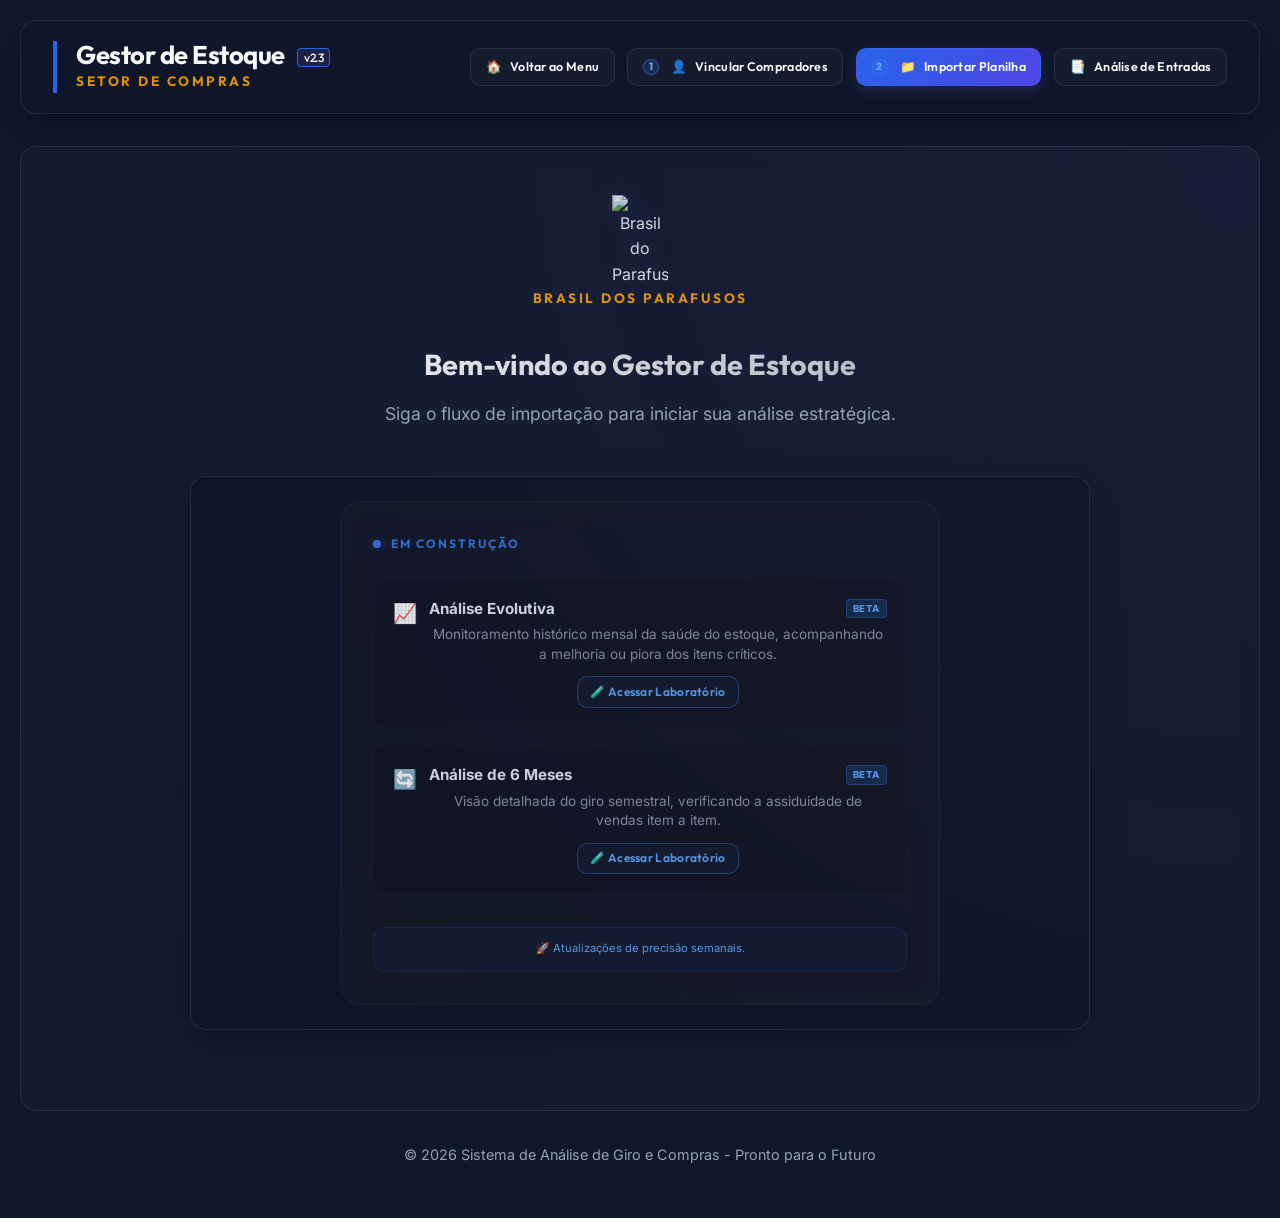
==== index.html @ b1e04e1c "feat: organiza menu, tela inicial e melhora visual dos módulos" ====
<!DOCTYPE html>
<html lang="pt-br">

<head>
    <meta charset="UTF-8">
    <meta name="viewport" content="width=device-width, initial-scale=1.0">
    <link rel="icon" type="image/svg+xml"
        href="data:image/svg+xml,<svg xmlns='http://www.w3.org/2000/svg' viewBox='0 0 100 100'><text y='.9em' font-size='90'>🛒</text></svg>">
    <title>Gestor de Estoque e Ruptura | Dashboard</title>
    <link rel="preconnect" href="https://fonts.googleapis.com">
    <link rel="preconnect" href="https://fonts.gstatic.com" crossorigin>
    <link
        href="https://fonts.googleapis.com/css2?family=Inter:wght@300;400;500;600;700&family=Outfit:wght@400;600;700&display=swap"
        rel="stylesheet">
    <link rel="stylesheet" href="styles.css?v=2.3.1">
    <!-- Libraries -->
    <script src="https://cdn.sheetjs.com/xlsx-0.20.1/package/dist/xlsx.full.min.js"></script>
    <script src="https://cdn.jsdelivr.net/npm/chart.js"></script>
    <script src="https://cdn.jsdelivr.net/npm/chartjs-plugin-datalabels@2.0.0"></script>
</head>

<body>
    <!-- Loading Overlay -->
    <div id="loading-overlay" class="loading-overlay" style="display: none;">
        <div class="loading-content">
            <div class="spinner-container">
                <div class="spinner-main"></div>
                <div class="spinner-accent"></div>
            </div>
            <div class="loading-text">
                <h3>Processando Relatórios</h3>
                <p>Preparando dados e gerando análises...</p>
            </div>
        </div>
    </div>
    <svg style="width:0; height:0; position:absolute;">
        <defs>
            <linearGradient id="globalSparkGradient" x1="0%" y1="0%" x2="0%" y2="100%">
                <stop offset="0%" stop-color="#6366f1" stop-opacity="0.4" />
                <stop offset="100%" stop-color="#6366f1" stop-opacity="0" />
            </linearGradient>
        </defs>
    </svg>
    <div class="app-container">
        <header>
            <div class="logo-area">
                <div class="header-titles">
                    <h1>Gestor de Estoque <small>v2.3</small></h1>
                    <span class="sector-tag">Setor de Compras</span>
                </div>
            </div>
            <div class="header-actions">
                <div style="display: flex; gap: 0.8rem; align-items: center;">
                    <a href="https://portalbrasil.brasildosparafusos.com.br/compras/" class="btn btn-secondary">
                        <span class="btn-icon">🏠</span> Voltar ao Menu
                    </a>

                    <label for="buyer-upload" class="btn btn-secondary" id="buyer-label"
                        title="Vincular códigos de produtos aos nomes dos compradores">
                        <span class="step-badge-header step-1-badge">1</span>
                        <span class="btn-icon">👤</span> Vincular Compradores
                    </label>
                    <input type="file" id="buyer-upload" accept=".xlsx, .xls" hidden>

                    <label for="file-upload" class="btn btn-primary" id="upload-label">
                        <span class="step-badge-header step-2-badge">2</span>
                        <span class="btn-icon">📁</span> Importar Planilha
                    </label>
                    <input type="file" id="file-upload" accept=".xlsx, .xls, .csv" hidden>

                    <a href="entradas.html" class="btn btn-secondary">
                        <span class="btn-icon">📑</span> Análise de Entradas
                    </a>
                </div>


            </div>
        </header>

        <main>
            <section class="chart-section" id="chart-section" style="display: none;">
                <div class="chart-wrapper">
                    <div class="chart-card" id="card-pie">
                        <canvas id="purchase-pie-chart"></canvas>
                    </div>
                    <div class="chart-card" id="card-supplier">
                        <canvas id="supplier-risk-chart"></canvas>
                    </div>
                    <div class="chart-card" id="card-group">
                        <canvas id="group-bar-chart"></canvas>
                    </div>
                </div>
            </section>

            <section id="stats-section"
                style="display: none; align-items: stretch; flex-wrap: wrap; gap: 2rem; margin-bottom: 2rem;">

                <!-- Group: Cálculo de Estoque -->
                <div
                    style="display: flex; flex-direction: column; gap: 0.8rem; flex: 3; min-width: 400px; background: linear-gradient(180deg, rgba(56,189,248,0.06) 0%, transparent 100%); border: 1px solid rgba(56,189,248,0.15); border-radius: 16px; padding: 1.5rem; position: relative;">
                    <div
                        style="font-size: 0.85rem; color: #38bdf8; text-transform: uppercase; letter-spacing: 1px; font-weight: bold; opacity: 0.9;">
                        📦 Cálculo de Estoque</div>
                    <div
                        style="display: grid; grid-template-columns: repeat(auto-fit, minmax(120px, 1fr)); gap: 1rem; height: 100%;">
                        <div class="stat-card">
                            <span class="stat-label">Itens Analisados</span>
                            <span class="stat-value" id="total-items">0</span>
                            <span class="stat-sub" id="total-value"
                                style="font-size: 0.85rem; color: var(--text-muted); margin-top: -2px;">R$ 0,00</span>
                        </div>
                        <div class="stat-card info clickable-card" id="orders-card-wrapper" data-filter="has-order" style="cursor: pointer;">
                            <span class="stat-label">Itens em Pedido</span>
                            <span class="stat-value" id="orders-count">0</span>
                            <span class="stat-sub" id="orders-value"
                                style="font-size: 0.85rem; color: var(--info); margin-top: -2px; opacity: 0.8;">R$
                                0,00</span>
                        </div>
                        <div class="stat-card success clickable-card" id="safe-card-wrapper" data-filter="safe" style="cursor: pointer;">
                            <span class="stat-label">Itens Seguros</span>
                            <span class="stat-value" id="safe-count" style="color: var(--success);">0</span>
                            <span class="stat-sub" id="safe-value"
                                style="font-size: 0.85rem; color: var(--success); margin-top: -2px; opacity: 0.8;">R$ 0,00</span>
                        </div>
                    </div>
                </div>

                <!-- Group: Projeções -->
                <div
                    style="display: flex; flex-direction: column; gap: 0.8rem; flex: 3; min-width: 450px; background: linear-gradient(180deg, rgba(59,130,246,0.06) 0%, transparent 100%); border: 1px solid rgba(59,130,246,0.15); border-radius: 16px; padding: 1.5rem; position: relative;">
                    <div
                        style="font-size: 0.85rem; color: #3b82f6; text-transform: uppercase; letter-spacing: 1px; font-weight: bold; opacity: 0.9;">
                        🔮 Projeções de Ruptura (Capital)</div>
                    <div
                        style="display: grid; grid-template-columns: repeat(auto-fit, minmax(150px, 1fr)); gap: 1rem; height: 100%;">
                        <div class="stat-card urgent clickable-card" id="risk-card" data-filter="buy" style="cursor: pointer;">
                            <span class="stat-label">Crítico (1m)</span>
                            <span class="stat-value" id="to-buy-count">0</span>
                            <span class="stat-sub" id="buy-value"
                                style="font-size: 0.85rem; color: var(--danger); margin-top: -2px; opacity: 0.8;">R$
                                0,00</span>
                        </div>
                        <div class="stat-card attention clickable-card" id="attention-card-wrapper" data-filter="attention" style="cursor: pointer;">
                            <span class="stat-label">Atenção (2m)</span>
                            <span class="stat-value" id="attention-count">0</span>
                            <span class="stat-sub" id="attention-value"
                                style="font-size: 0.85rem; color: #f97316; margin-top: -2px; opacity: 0.8;">R$
                                0,00</span>
                        </div>
                        <div class="stat-card warning clickable-card" id="suggestion-card" data-filter="suggest" style="cursor: pointer;">
                            <span class="stat-label">Sugestão (3m)</span>
                            <span class="stat-value" id="suggestion-count">0</span>
                            <span class="stat-sub" id="suggestion-value"
                                style="font-size: 0.85rem; color: #eab308; margin-top: -2px; opacity: 0.8;">R$
                                0,00</span>
                        </div>
                    </div>
                </div>

                <div id="recurrence-group"
                    style="display: none; flex-direction: column; gap: 0.4rem; flex: 3; min-width: 480px; background: linear-gradient(180deg, rgba(16,185,129,0.06) 0%, transparent 100%); border: 1px solid rgba(16,185,129,0.15); border-radius: 16px; padding: 1rem; position: relative;">
                    <div id="recurrence-title"
                        style="font-size: 0.8rem; color: #10b981; text-transform: uppercase; letter-spacing: 1px; font-weight: bold; opacity: 0.9;">
                        📈 Projeções por Recorrência (1m)</div>
                    
                    <div class="timeline-container" style="margin-top: 0.2rem; display: flex; flex-direction: column; gap: 0.5rem;">
                        
                        <!-- Top: Info & Stats Merged -->
                        <div style="display: flex; justify-content: space-between; align-items: center; border-bottom: 1px solid rgba(255,255,255,0.05); padding-bottom: 0.4rem;">
                            <div class="selected-rec-info">
                                <div style="display: flex; align-items: baseline; gap: 6px;">
                                    <span id="current-rec-display" style="font-size: 1.5rem; font-weight: 700; color: #10b981; font-family: 'Outfit', sans-serif;">17%</span>
                                    <span style="color: var(--text-muted); font-size: 0.7rem; text-transform: uppercase;">ou mais</span>
                                </div>
                            </div>
                            <div class="selected-rec-stats" style="text-align: right; display: flex; gap: 10px; align-items: center;">
                                <div id="rec-stat-count" style="font-size: 1rem; font-weight: 600; color: #fff;">0 itens</div>
                                <div id="rec-stat-value" style="font-size: 0.9rem; color: #10b981; font-weight: 500;">R$ 0,00</div>
                            </div>
                        </div>

                        <!-- Middle: Slider -->
                        <div class="slider-wrapper" style="padding: 2px 0;">
                            <input type="range" id="rec-slider" min="0" max="5" step="1" value="0" class="premium-slider" style="width: 100%;">
                            <div class="slider-labels" style="display: flex; justify-content: space-between; margin-top: 5px; color: var(--text-muted); font-size: 0.65rem; font-weight: 700;">
                                <span>17%</span>
                                <span>33%</span>
                                <span>50%</span>
                                <span>67%</span>
                                <span>83%</span>
                                <span>100%</span>
                            </div>
                        </div>

                        <!-- Bottom: Compact Legend -->
                        <div class="timeline-legend" style="padding-top: 0.4rem; border-top: 1px solid rgba(255,255,255,0.05); display: flex; align-items: center; gap: 10px; flex-wrap: wrap;">
                            <span style="font-size: 0.6rem; color: var(--text-muted); text-transform: uppercase; letter-spacing: 1px; font-weight: 800;">📌 GUIA:</span>
                            <div style="display: flex; gap: 10px; font-size: 0.65rem; opacity: 0.8;">
                                <div><strong style="color: #10b981;">17%</strong>:1m</div>
                                <div><strong style="color: #10b981;">33%</strong>:2m</div>
                                <div><strong style="color: #10b981;">50%</strong>:3m</div>
                                <div><strong style="color: #10b981;">67%</strong>:4m</div>
                                <div><strong style="color: #10b981;">83%</strong>:5m</div>
                                <div><strong style="color: #10b981;">100%</strong>:6m</div>
                            </div>
                        </div>
                    </div>
                </div>

            </section>

            <div class="criteria-info" id="criteria-legend"
                style="display: none; justify-content: space-between; align-items: center; padding: 1rem 1.5rem; margin-bottom: 1.5rem;">
                <div style="display: flex; gap: 1.5rem; align-items: center; flex-wrap: wrap;">
                    <span class="badge badge-buy">🚨 RISCO CRÍTICO</span>
                    <span class="badge badge-warn">⚡ ATENÇÃO</span>
                    <span class="badge badge-caution">⚠️ SUGESTÃO COMPRA</span>
                    <span class="trend-indicator trend-up" title="Tendência de Alta">▲</span>
                    <span class="trend-indicator trend-down" title="Tendência de Baixa">▼</span>
                </div>
                <button id="open-rules-btn" class="btn btn-secondary"
                    style="padding: 0.5rem 1rem; border-radius: 20px; font-size: 0.85rem; border: 1px solid var(--primary); color: white; background: rgba(99, 102, 241, 0.2);">
                    <span class="btn-icon">📚</span> Entender a Matemática
                </button>
            </div>

            <section class="data-section" id="data-section">
                <!-- Welcome/Changelog board (Replaces Dropzone) -->
                <div class="welcome-board" id="drop-zone">
                    <div class="welcome-content">
                        <div class="welcome-header">
                            <div class="main-welcome-logo">
                                <img src="logo-parafuso.png" alt="Brasil do Parafusos">
                                <span class="company-name">Brasil dos Parafusos</span>
                            </div>
                            <h2>Bem-vindo ao Gestor de Estoque</h2>
                            <p>Siga o fluxo de importação para iniciar sua análise estratégica.</p>
                        </div>

                        <div class="benefits-container" style="margin: 2rem auto; width: 100%; max-width: 900px; display: flex; flex-direction: column; align-items: center;">
                            <div style="display: flex; width: 100%; justify-content: center; max-width: 600px;">
                                <!-- Projetos em Teste -->
                                <div style="width: 100%; background: rgba(255, 255, 255, 0.02); border: 1px solid rgba(59, 130, 246, 0.1); border-radius: 20px; padding: 2rem; backdrop-filter: blur(10px); opacity: 0.9;">
                                    <h4 style="color: #3b82f6; font-size: 0.75rem; letter-spacing: 2px; margin-bottom: 1.5rem; display: flex; align-items: center; gap: 10px; font-family: 'Outfit', sans-serif; font-weight: 700; opacity: 0.9;">
                                        <span style="width: 8px; height: 8px; background: #3b82f6; border-radius: 50%; box-shadow: 0 0 12px rgba(59, 130, 246, 0.5);"></span> EM CONSTRUÇÃO
                                    </h4>
                                    <style>
                                        .premium-lab-item {
                                            display: flex;
                                            gap: 12px;
                                            font-size: 0.85rem;
                                            color: #94a3b8;
                                            line-height: 1.4;
                                            align-items: start;
                                            padding: 1.2rem;
                                            border-radius: 12px;
                                            border: 1px solid rgba(255,255,255,0.02);
                                            background: rgba(0,0,0,0.1);
                                            transition: all 0.3s cubic-bezier(0.4, 0, 0.2, 1);
                                        }
                                        .premium-lab-item:hover {
                                            border-color: rgba(59, 130, 246, 0.6);
                                            background: rgba(59, 130, 246, 0.04);
                                            box-shadow: 0 0 25px rgba(59, 130, 246, 0.25), inset 0 0 15px rgba(59, 130, 246, 0.15);
                                            transform: translateY(-2px);
                                        }
                                    </style>
                                    <ul style="list-style: none; padding: 0; display: flex; flex-direction: column; gap: 1rem;">
                                        <li class="premium-lab-item">
                                            <span style="font-size: 1.2rem; margin-top: 2px;">📈</span>
                                            <div style="flex: 1;">
                                                <div style="display: flex; align-items: center; justify-content: space-between; margin-bottom: 0.4rem;">
                                                    <strong style="color: #e2e8f0; font-size: 0.95rem;">Análise Evolutiva</strong>
                                                    <span style="font-size: 0.6rem; background: rgba(59, 130, 246, 0.2); color: #60a5fa; padding: 2px 6px; border-radius: 4px; border: 1px solid rgba(59, 130, 246, 0.3); font-weight: 800; letter-spacing: 0.5px;">BETA</span>
                                                </div>
                                                <p style="margin: 0 0 0.8rem 0; opacity: 0.9;">Monitoramento histórico mensal da saúde do estoque, acompanhando a melhoria ou piora dos itens críticos.</p>
                                                <a href="rupturas.html" class="btn btn-secondary" style="padding: 0.4rem 0.8rem; font-size: 0.75rem; border-color: rgba(59, 130, 246, 0.4); color: #60a5fa; display: inline-flex; width: auto; background: rgba(59, 130, 246, 0.05);">
                                                    🧪 Acessar Laboratório
                                                </a>
                                            </div>
                                        </li>
                                        
                                        <li class="premium-lab-item">
                                            <span style="font-size: 1.2rem; margin-top: 2px;">🔄</span>
                                            <div style="flex: 1;">
                                                <div style="display: flex; align-items: center; justify-content: space-between; margin-bottom: 0.4rem;">
                                                    <strong style="color: #e2e8f0; font-size: 0.95rem;">Análise de 6 Meses</strong>
                                                    <span style="font-size: 0.6rem; background: rgba(59, 130, 246, 0.2); color: #60a5fa; padding: 2px 6px; border-radius: 4px; border: 1px solid rgba(59, 130, 246, 0.3); font-weight: 800; letter-spacing: 0.5px;">BETA</span>
                                                </div>
                                                <p style="margin: 0 0 0.8rem 0; opacity: 0.9;">Visão detalhada do giro semestral, verificando a assiduidade de vendas item a item.</p>
                                                <a href="giro.html" class="btn btn-secondary" style="padding: 0.4rem 0.8rem; font-size: 0.75rem; border-color: rgba(59, 130, 246, 0.4); color: #60a5fa; display: inline-flex; width: auto; background: rgba(59, 130, 246, 0.05);">
                                                    🧪 Acessar Laboratório
                                                </a>
                                            </div>
                                        </li>
                                    </ul>
                                    <div style="margin-top: 2rem; padding: 0.8rem; background: rgba(59, 130, 246, 0.05); border-radius: 12px; font-size: 0.7rem; color: #60a5fa; text-align: center; border: 1px solid rgba(59, 130, 246, 0.1);">
                                        🚀 Atualizações de precisão semanais.
                                    </div>
                                </div>
                            </div>
                        </div>
                    </div>
                </div>

                <!-- Table Container -->
                <div class="table-container" id="table-container" style="display: none;">
                    <div id="active-filters-tags" class="active-filters-tags"></div>
                    <div class="table-toolbar">
                        <div class="search-group">
                            <div class="search-box">
                                <span class="search-icon">🔍</span>
                                <input type="text" id="table-search" placeholder="Buscar produto...">
                            </div>
                            <div class="search-box">
                                <span class="search-icon">🧠</span>
                                <input type="text" id="smart-desc-search" placeholder="Busca Inteligente (Descrição, Código ou Fornecedor)...">
                            </div>
                            <button id="open-supplier-modal" class="filter-btn">
                                <i class="fas fa-truck"></i> Selecionar Fornecedores
                            </button>
                            <div class="buyer-selector">
                                <button class="buyer-btn active" data-buyer="all">👤 Todos</button>
                                <button class="buyer-btn" data-buyer="Cassyano">Cassyano</button>
                                <button class="buyer-btn" data-buyer="Rafa">Rafa</button>
                            </div>
                        </div>
                        <div class="filters">
                            <button class="filter-btn active" data-filter="all">Todos</button>
                            <button class="filter-btn" data-filter="buy">🚨 Crítico</button>
                            <button class="filter-btn" data-filter="attention">⚡ Atenção</button>
                            <button class="filter-btn" data-filter="suggest">⚠️ Sugestão</button>
                            <button class="filter-btn" data-filter="has-order">📦 Com Encomenda</button>
                            
                            <div class="action-group">
                                <button class="filter-btn" id="clear-filters">
                                    🧹 Limpar Filtros
                                </button>
                                <button class="filter-btn active" id="export-btn">
                                    📊 Exportar Lista Filtrada
                                </button>
                            </div>
                        </div>
                    </div>
                    <div class="table-wrapper">
                        <table id="results-table">
                            <thead>
                                <tr>
                                    <th>Produto</th>
                                    <th>Descrição</th>
                                    <th>UN</th>
                                    <th>Fornecedor (Últ.)</th>
                                    <th>Comprador</th>
                                    <th style="text-align: center;">Estoque</th>
                                    <th style="text-align: center; cursor: pointer;" id="sort-dias-estoque" class="sortable" title="Cobertura em Dias Úteis &#xA;🔴 &lt; 22 d.u. = menos de 1 mês&#xA;🟡 22-66 d.u. = 1 a 3 meses&#xA;🟢 &gt; 66 d.u. = mais de 3 meses&#xA;(Base: 22 d.u./mês)">
                                        Cobertura (d.u.) <span class="sort-icon">↕️</span>
                                    </th>
                                    <th style="text-align: center; cursor: pointer;" id="sort-vendas" class="sortable">
                                        Vendas (6m) <span class="sort-icon">↕️</span>
                                    </th>
                                    <th style="text-align: center; cursor: pointer;" id="sort-recorrencia"
                                        class="sortable">
                                        Recorrência <span class="sort-icon">↕️</span>
                                    </th>
                                    <th style="text-align: center;">Estado</th>
                                </tr>
                            </thead>
                            <tbody id="table-body">
                                <!-- Data injected here -->
                            </tbody>
                        </table>
                    </div>
                </div>
            </section>
        </main>

        <footer>
            <p>&copy; 2026 Sistema de Análise de Giro e Compras - Pronto para o Futuro</p>
        </footer>
    </div>

    <!-- Modal Metodologia -->
    <div id="rules-modal" class="modal-overlay">
        <div class="modal-content">
            <div class="modal-header">
                <h2>📚 Entendendo a Matemática do Estoque</h2>
                <button id="close-rules-btn" class="close-btn">&times;</button>
            </div>
            <div class="modal-body">
                <div class="rules-grid">

                    <h3
                        style="grid-column: 1 / -1; font-size: 1.3rem; color: #38bdf8; border-bottom: 1px solid rgba(56, 189, 248, 0.3); padding-bottom: 0.5rem; margin-top: 0;">
                        📦 Cálculo de Estoque</h3>

                    <div class="rule-card">
                        <span class="badge badge-ok"
                            style="background: rgba(255,255,255,0.1); border:none; color: #fff; margin-bottom: 10px; display: inline-block;">📊
                            ITENS ANALISADOS</span>
                        <h3>Contagem Total</h3>
                        <p>Quantidade de SKUs únicos com movimentação na sua planilha.</p>
                        <div class="rule-math">
                            <strong>💰 Cálculo do Valor Financeiro:</strong><br>
                            <code>Estoque Atual × Preço de Reposição</code>
                        </div>
                    </div>

                    <div class="rule-card">
                        <span class="badge badge-ok"
                            style="background: rgba(14, 165, 233, 0.1); border: 1px solid rgba(14, 165, 233, 0.3); color: #0ea5e9; margin-bottom: 10px; display: inline-block;">📦
                            EM PEDIDO</span>
                        <h3>Compras já em andamento</h3>
                        <p>Mostra todo o volume que consta como pendente para chegada no registro de Encomendas.</p>
                        <div class="rule-math">
                            <strong>💰 Cálculo do Valor Financeiro Futuro:</strong><br>
                            <code>Qtd de Encomendas Pendentes × Preço de Reposição</code>
                        </div>
                    </div>


                    <h3
                        style="grid-column: 1 / -1; font-size: 1.3rem; color: #facc15; border-bottom: 1px solid rgba(250, 204, 21, 0.3); padding-bottom: 0.5rem; margin-top: 1rem;">
                        🔮 Projeção (Metas de Capital)</h3>

                    <div class="rule-card">
                        <span class="badge badge-buy" style="margin-bottom: 10px; display: inline-block;">🚨 RISCO
                            CRÍTICO (1m)</span>
                        <h3>Alerta Crítico</h3>
                        <p>Itens que não possuem estoque suficiente para durar <strong>1 mês</strong> de vendas se
                            baseando no histórico.</p>
                        <div class="rule-math">
                            <strong>⚠️ Condição de Entrada:</strong><br>
                            <code>(Disp. &lt; Vendas Médias * 1) AND (Recorrência &gt; 17%)</code><br><br>
                            <strong>💰 Capital Alvo Projetado:</strong><br>
                            <code>Média Venda × 3 × 1 mês × Preço de Reposição</code>
                        </div>
                    </div>

                    <div class="rule-card">
                        <span class="badge badge-warn" style="margin-bottom: 10px; display: inline-block;">⚡ ATENÇÃO
                            (2m)</span>
                        <h3>Monitoramento de Estoque</h3>
                        <p>A quantidade projetada só é suficiente para no máximo <strong>2 meses</strong> de operação
                            padrão.</p>
                        <div class="rule-math">
                            <strong>⚠️ Condição de Entrada:</strong><br>
                            <code>(Disp. &lt; Vendas Médias * 2) AND (Recorrência &gt; 17%)</code><br><br>
                            <strong>💰 Capital Alvo Projetado:</strong><br>
                            <code>Média Venda × 3 × 2 meses × Preço de Reposição</code>
                        </div>
                    </div>

                    <div class="rule-card">
                        <span class="badge badge-caution" style="margin-bottom: 10px; display: inline-block;">⚠️
                            SUGESTÃO (3m)</span>
                        <h3>Garantindo Estoque Base</h3>
                        <p>Itens que vão entrar na sua zona amarela logo. Não durarão por <strong>3 meses</strong> caso
                            haja um aumento de demanda leve.</p>
                        <div class="rule-math">
                            <strong>⚠️ Condição de Entrada:</strong><br>
                            <code>(Disp. &lt; Vendas Médias * 3) AND (Recorrência &gt; 17%)</code><br><br>
                            <strong>💰 Capital Alvo Projetado:</strong><br>
                            <code>Média Venda × 3 × 3 meses × Preço de Reposição</code>
                        </div>
                    </div>

                    <h3
                        style="grid-column: 1 / -1; font-size: 1.3rem; color: #10b981; border-bottom: 1px solid rgba(16, 185, 129, 0.3); padding-bottom: 0.5rem; margin-top: 1rem;">
                        📈 Fidelidade e Estabilidade (Recorrência)</h3>

                    <div class="rule-card" style="grid-column: 1 / -1; background: rgba(16, 185, 129, 0.05); border-color: rgba(16, 185, 129, 0.3);">
                        <span class="badge" style="background: var(--success); color: white; margin-bottom: 10px; display: inline-block;">🛡️ SEGURANÇA NA COMPRA</span>
                        <h3>Projeção por Faixas de Recorrência</h3>
                        <p>Esta análise segmenta o <strong>Capital em Risco (1m)</strong> de acordo com a frequência de venda dos itens. Quanto maior a recorrência, mais "certa" é a necessidade daquela compra.</p>
                        <div class="rule-math" style="display: grid; grid-template-columns: 1fr 1fr; gap: 1rem;">
                            <div>
                                <strong>✅ Recorrência 100%:</strong> Itens que venderam em TODOS os meses analisados. Prioridade máxima.
                            </div>
                            <div>
                                <strong>📊 Faixas Intermediárias:</strong> Permite priorizar o capital em itens com giro mais estável (83%, 67%, etc).
                            </div>
                        </div>
                    </div>


                    <h3
                        style="grid-column: 1 / -1; font-size: 1.3rem; color: #3b82f6; border-bottom: 1px solid rgba(59, 130, 246, 0.3); padding-bottom: 0.5rem; margin-top: 1rem;">
                        📈 Visualizações Adicionais</h3>

                    <div class="rule-card"
                        style="background: rgba(99, 102, 241, 0.05); border-color: rgba(99, 102, 241, 0.3);">
                        <div style="display: flex; gap: 8px; margin-bottom: 10px;">
                            <span class="trend-indicator trend-up">▲</span>
                            <span class="trend-indicator trend-down">▼</span>
                        </div>
                        <h3>Indicadores de Tendência</h3>
                        <p>Baseia-se em variação bruta para te dar noção visual de crescimento da venda.</p>
                        <div class="rule-math">
                            <strong>▲ Aumento de Venda:</strong> Último Mês &gt; Penúltimo Mês.<br>
                            <strong>▼ Queda de Venda:</strong> Último Mês &lt; Penúltimo Mês.
                        </div>
                    </div>

                </div>
            </div>
        </div>
    </div>

    <!-- Scripts -->
    <script src="app.js?v=2.3.1"></script>

    <!-- Supplier Selection Modal -->
    <div id="supplier-modal" class="modal-overlay">
        <div class="modal-content" style="max-width: 500px; max-height: 80vh; display: flex; flex-direction: column;">
            <div class="modal-header">
                <h2><i class="fas fa-truck"></i> Selecionar Fornecedores</h2>
                <button class="close-btn" id="close-supplier-modal">&times;</button>
            </div>
            <div class="modal-body" style="flex: 1; overflow-y: hidden; display: flex; flex-direction: column;">
                <div class="modal-search" style="position: relative; margin-bottom: 15px;">
                    <i class="fas fa-search" style="position: absolute; left: 12px; top: 50%; transform: translateY(-50%); color: #9ca3af;"></i>
                    <input type="text" id="modal-supplier-search" placeholder="Procurar fornecedor na lista..." style="width: 100%; padding: 10px 10px 10px 35px; background: rgba(255, 255, 255, 0.05); border: 1px solid rgba(255, 255, 255, 0.1); border-radius: 8px; color: white;">
                </div>
                <div class="modal-actions" style="display: flex; gap: 10px; margin-bottom: 15px;">
                    <button id="btn-select-all-suppliers" style="padding: 6px 12px; font-size: 11px; background: rgba(255, 255, 255, 0.05); border: 1px solid rgba(255, 255, 255, 0.1); color: #9ca3af; border-radius: 4px; cursor: pointer;">Selecionar Todos</button>
                    <button id="btn-clear-all-suppliers" style="padding: 6px 12px; font-size: 11px; background: rgba(255, 255, 255, 0.05); border: 1px solid rgba(255, 255, 255, 0.1); color: #9ca3af; border-radius: 4px; cursor: pointer;">Limpar Todos</button>
                </div>
                <div id="supplier-checklist" style="flex: 1; overflow-y: auto; padding-right: 5px; display: flex; flex-direction: column; gap: 8px;">
                    <!-- Checkboxes generated by JS -->
                </div>
            </div>
            <div class="modal-footer" style="padding-top: 15px; border-top: 1px solid rgba(255,255,255,0.1); display: flex; justify-content: flex-end;">
                <button id="apply-supplier-filter" class="btn btn-primary">Aplicar Filtros</button>
            </div>
        </div>
    </div>
</body>

</html>
---- styles.css ----
:root {
    /* Color Palette - Premium Tech Cobalt */
    --primary: #2563eb;
    --primary-hover: #1d4ed8;
    --primary-glow: rgba(37, 99, 235, 0.3);
    --bg-dark: #0f172a;
    --bg-card: rgba(30, 41, 59, 0.6);
    --bg-header: rgba(15, 23, 42, 0.8);
    --text-main: #f8fafc;
    --text-muted: #94a3b8;
    --border-color: rgba(148, 163, 184, 0.15);
    --success: #10b981;
    --danger: #f43f5e;
    --warning: #f59e0b;
    --info: #0ea5e9;

    /* Spacing & Sizes */
    --radius-lg: 16px;
    --radius-md: 10px;
    --radius-sm: 6px;
    --transition-fast: 0.2s ease;
    --transition-mid: 0.3s cubic-bezier(0.4, 0, 0.2, 1);
    --step-1: #3b82f6;
    --step-2: #3b82f6;
}

* {
    margin: 0;
    padding: 0;
    box-sizing: border-box;
}

body {
    font-family: 'Inter', sans-serif;
    background-color: var(--bg-dark);
    color: var(--text-main);
    line-height: 1.6;
    overflow-x: hidden;
    min-height: 100vh;
}

h1, h2, h3, .stat-value {
    font-family: 'Outfit', sans-serif;
}

.chart-section {
    margin-bottom: 2.5rem;
}

.chart-wrapper {
    display: flex;
    flex-wrap: wrap;
    gap: 1.5rem;
    width: 100%;
}

.chart-card {
    background: var(--bg-card);
    border: 1px solid var(--border-color);
    padding: 1.5rem;
    border-radius: var(--radius-lg);
    backdrop-filter: blur(8px);
    flex: 1 1 350px;
    height: 550px;
    display: flex;
    align-items: center;
    justify-content: center;
    transition: transform var(--transition-mid), border-color var(--transition-mid);
}

.chart-card:hover {
    border-color: var(--primary);
    transform: translateY(-5px);
}

@media (max-width: 1100px) {
    .chart-card {
        flex: 1 1 100%;
    }
}

/* App Container */
.app-container {
    max-width: 1400px;
    margin: 0 auto;
    padding: 20px;
    min-height: 100vh;
    display: flex;
    flex-direction: column;
}

/* Header & Glassmorphism */
header {
    display: flex;
    justify-content: space-between;
    align-items: center;
    padding: 1.25rem 2rem;
    background: var(--bg-header);
    backdrop-filter: blur(20px);
    -webkit-backdrop-filter: blur(20px);
    border: 1px solid var(--border-color);
    border-radius: var(--radius-lg);
    margin-bottom: 2rem;
    box-shadow: 0 20px 25px -5px rgba(0, 0, 0, 0.2);
    position: relative; /* Necessário para z-index */
    z-index: 1000; /* Garante que o header fique sobre o conteúdo */
}

.header-actions {
    display: flex;
    align-items: center;
    gap: 0.8rem;
    flex-wrap: nowrap;
}

/* Header Dropdown */
.dropdown {
    position: relative;
    display: inline-block;
}

.dropdown-content {
    display: none;
    position: absolute;
    top: 90%; /* Aproxima o menu do botão */
    right: 0;
    min-width: 240px;
    background: #1e293b;
    border: 1px solid rgba(255, 255, 255, 0.15);
    border-radius: var(--radius-md);
    box-shadow: 0 20px 40px rgba(0, 0, 0, 0.7);
    z-index: 1000;
    padding: 8px;
    animation: fadeInDropdown 0.25s cubic-bezier(0.4, 0, 0.2, 1);
}

/* Ponte invisível para o mouse não sair do menu */
.dropdown-content::before {
    content: '';
    position: absolute;
    top: -20px;
    left: 0;
    width: 100%;
    height: 20px;
    background: transparent;
}

.dropdown:hover .dropdown-content {
    display: block;
}

.dropdown-item {
    display: flex;
    align-items: center;
    gap: 12px;
    padding: 12px 16px;
    color: var(--text-main);
    text-decoration: none;
    font-size: 0.85rem;
    font-weight: 500;
    border-radius: var(--radius-sm);
    transition: all 0.2s ease;
}

.dropdown-item:hover {
    background: rgba(59, 130, 246, 0.15);
    color: #60a5fa;
    padding-left: 22px;
}

.dropdown-item .btn-icon {
    font-size: 1.1rem;
}

@keyframes fadeInDropdown {
    from { opacity: 0; transform: translateY(10px); }
    to { opacity: 1; transform: translateY(0); }
}

.logo-area {
    display: flex;
    align-items: center;
}

.header-titles {
    display: flex;
    flex-direction: column;
    border-left: 4px solid var(--primary);
    padding-left: 1.2rem;
}

.logo-area h1 {
    font-size: 1.6rem;
    letter-spacing: -0.5px;
    margin-bottom: 2px;
    line-height: 1.1;
    color: var(--text-main);
}

.sector-tag {
    font-family: 'Outfit', sans-serif;
    font-size: 0.85rem;
    font-weight: 700;
    color: var(--warning);
    text-transform: uppercase;
    letter-spacing: 2.5px;
    opacity: 0.9;
}

.logo-area h1 small {
    font-size: 0.75rem;
    font-weight: 500;
    background: rgba(99, 102, 241, 0.15);
    border: 1px solid var(--primary);
    color: var(--text-main);
    padding: 1px 6px;
    border-radius: 4px;
    margin-left: 8px;
    vertical-align: middle;
}

.icon {
    font-size: 2rem;
}

/* Welcome Stats */
.welcome-stats {
    display: grid;
    grid-template-columns: repeat(5, 1fr);
    gap: 1.25rem;
    margin-bottom: 2.5rem;
}

@media (max-width: 1200px) {
    .welcome-stats {
        grid-template-columns: repeat(auto-fit, minmax(220px, 1fr));
    }
}

@media (max-width: 600px) {
    .welcome-stats {
        grid-template-columns: 1fr;
    }
}

.stat-card {
    background: var(--bg-card);
    border: 1px solid var(--border-color);
    padding: 1.5rem;
    border-radius: var(--radius-lg);
    display: flex;
    flex-direction: column;
    gap: 8px;
    transition: transform var(--transition-mid), box-shadow var(--transition-mid);
    backdrop-filter: blur(8px);
}

.stat-card:hover {
    transform: translateY(-5px);
    box-shadow: 0 20px 25px -5px rgba(0, 0, 0, 0.2);
    border-color: var(--primary);
}

/* Selected State for Summary Cards */
.stat-card.selected {
    transform: translateY(-5px);
    border-color: var(--primary);
    box-shadow: 0 0 20px var(--primary-glow);
    background: rgba(37, 99, 235, 0.1);
}

.stat-card.urgent.selected { 
    border-color: var(--danger); 
    box-shadow: 0 0 20px rgba(244, 63, 94, 0.3); 
    background: rgba(244, 63, 94, 0.08);
}
.stat-card.attention.selected { 
    border-color: #f97316; 
    box-shadow: 0 0 20px rgba(249, 115, 22, 0.3); 
    background: rgba(249, 115, 22, 0.08);
}
.stat-card.warning.selected { 
    border-color: #eab308; 
    box-shadow: 0 0 20px rgba(234, 179, 8, 0.3); 
    background: rgba(234, 179, 8, 0.08);
}
.stat-card.info.selected { 
    border-color: var(--info); 
    box-shadow: 0 0 20px rgba(14, 165, 233, 0.3); 
    background: rgba(14, 165, 233, 0.08);
}
.stat-card.success.selected { 
    border-color: var(--success); 
    box-shadow: 0 0 20px rgba(16, 185, 129, 0.3); 
    background: rgba(16, 185, 129, 0.08);
}

.stat-label {
    font-size: 0.9rem;
    color: var(--text-muted);
    font-weight: 500;
    text-transform: uppercase;
    letter-spacing: 1px;
}

.stat-value {
    font-size: 2.2rem;
    font-weight: 700;
    color: var(--text-main);
}

.stat-card.urgent .stat-value { color: var(--danger); }
.stat-card.attention .stat-value { color: #f97316; }
.stat-card.warning .stat-value { color: #eab308; }
.stat-card.info .stat-value { color: var(--info); }

/* Welcome Board (Replaces Drop Zone) */
.welcome-board {
    position: relative; /* For watermark positioning */
    width: 100%;
    min-height: 500px;
    border: 1px solid var(--border-color);
    border-radius: var(--radius-lg);
    display: flex;
    align-items: center;
    justify-content: center;
    padding: 3rem 2rem;
    background: radial-gradient(circle at top right, rgba(99, 102, 241, 0.05), transparent),
                rgba(255, 255, 255, 0.02);
    backdrop-filter: blur(10px);
    transition: all var(--transition-mid);
    overflow: hidden;
}

.welcome-watermark {
    position: absolute;
    top: 1.5rem;
    right: 1.5rem;
    font-size: 0.6rem;
    color: var(--text-muted);
    background: rgba(255, 255, 255, 0.03);
    padding: 4px 10px;
    border-radius: 20px;
    border: 1px solid rgba(75, 85, 99, 0.2);
    backdrop-filter: blur(4px);
    font-weight: 500;
    letter-spacing: 0.5px;
    opacity: 0.3;
    pointer-events: none;
    user-select: none;
}

/* Workflow Steps */
.workflow-steps {
    display: flex;
    justify-content: center;
    gap: 1.5rem;
    margin: 0 auto 3rem;
    max-width: 900px;
}

@media (max-width: 768px) {
    .workflow-steps {
        grid-template-columns: 1fr;
    }
}

.step-card {
    background: rgba(255, 255, 255, 0.02);
    border: 1px solid rgba(255, 255, 255, 0.06);
    border-radius: var(--radius-lg);
    padding: 1.5rem;
    text-align: left;
    position: relative;
    transition: all var(--transition-mid);
    cursor: default;
    display: flex;
    flex-direction: column;
    gap: 0.6rem;
    flex: 1;
    max-width: 380px;
}

.step-card:hover {
    background: rgba(255, 255, 255, 0.05);
    border-color: var(--primary);
    transform: translateY(-5px);
    box-shadow: 0 15px 30px -10px rgba(0, 0, 0, 0.5);
}

.step-number {
    position: absolute;
    top: -12px;
    left: 20px;
    background: var(--bg-dark);
    color: white;
    width: 26px;
    height: 26px;
    border-radius: 50%;
    display: flex;
    align-items: center;
    justify-content: center;
    font-weight: 700;
    font-size: 0.85rem;
    box-shadow: 0 4px 12px rgba(0, 0, 0, 0.5);
    border: 2px solid currentColor;
}

.step-card.step-1 .step-number { color: var(--step-1); border-color: var(--step-1); }
.step-card.step-2 .step-number { color: var(--step-2); border-color: var(--step-2); }

.step-icon {
    font-size: 1.6rem;
    margin-bottom: 0.1rem;
    filter: drop-shadow(0 0 12px rgba(255, 255, 255, 0.05));
    opacity: 0.8;
}

.step-card h3 {
    font-size: 1.1rem;
    color: #fff;
    margin: 0;
}

.step-card p {
    font-size: 0.8rem;
    color: var(--text-muted);
    line-height: 1.4;
    margin: 0;
}

/* Featured WIP Card */
.featured-wip-card {
    width: 100%;
    background: linear-gradient(135deg, rgba(59, 130, 246, 0.08) 0%, rgba(15, 23, 42, 0.4) 100%);
    border: 1px solid rgba(59, 130, 246, 0.2);
    border-radius: var(--radius-lg);
    padding: 2.5rem;
    position: relative;
    overflow: hidden;
    backdrop-filter: blur(12px);
    transition: all var(--transition-mid);
    text-align: left;
}

.featured-wip-card::before {
    content: '';
    position: absolute;
    top: 0;
    left: 0;
    width: 100%;
    height: 100%;
    background: radial-gradient(circle at top right, rgba(59, 130, 246, 0.1), transparent 60%);
    pointer-events: none;
}

.featured-wip-card:hover {
    border-color: var(--primary);
    transform: translateY(-5px);
    box-shadow: 0 25px 50px -12px rgba(0, 0, 0, 0.5), 0 0 20px rgba(59, 130, 246, 0.1);
}

.wip-status {
    position: absolute;
    top: 1.5rem;
    right: 2rem;
    font-size: 0.65rem;
    font-weight: 800;
    color: #60a5fa;
    letter-spacing: 1.5px;
    display: flex;
    align-items: center;
    gap: 8px;
    background: rgba(59, 130, 246, 0.1);
    padding: 6px 12px;
    border-radius: 20px;
    border: 1px solid rgba(59, 130, 246, 0.2);
}

.pulse-dot {
    width: 8px;
    height: 8px;
    background-color: #60a5fa;
    border-radius: 50%;
    display: inline-block;
    box-shadow: 0 0 0 rgba(96, 165, 250, 0.4);
    animation: pulse 2s infinite;
}

@keyframes pulse {
    0% { transform: scale(0.95); box-shadow: 0 0 0 0 rgba(96, 165, 250, 0.7); }
    70% { transform: scale(1); box-shadow: 0 0 0 10px rgba(96, 165, 250, 0); }
    100% { transform: scale(0.95); box-shadow: 0 0 0 0 rgba(96, 165, 250, 0); }
}

.featured-content {
    display: flex;
    align-items: center;
    gap: 2.5rem;
    position: relative;
    z-index: 2;
}

.featured-icon-wrapper {
    position: relative;
    display: flex;
    align-items: center;
    justify-content: center;
}

.featured-icon {
    font-size: 3.5rem;
    filter: drop-shadow(0 0 20px rgba(59, 130, 246, 0.3));
}

.icon-glow {
    position: absolute;
    width: 80px;
    height: 80px;
    background: var(--primary);
    filter: blur(40px);
    opacity: 0.2;
    border-radius: 50%;
    z-index: -1;
}

.featured-info {
    flex: 1;
}

.featured-info h3 {
    font-size: 1.8rem;
    margin-bottom: 0.8rem;
    color: #f8fafc;
    font-family: 'Outfit', sans-serif;
}

.featured-info h3 span {
    color: var(--primary);
}

.featured-info p {
    font-size: 1rem;
    color: var(--text-muted);
    line-height: 1.6;
    margin-bottom: 1.5rem;
    max-width: 650px;
}

.featured-tags {
    display: flex;
    gap: 12px;
    flex-wrap: wrap;
}

.f-tag {
    background: rgba(255, 255, 255, 0.04);
    border: 1px solid rgba(255, 255, 255, 0.1);
    color: #cbd5e1;
    padding: 6px 14px;
    border-radius: 8px;
    font-size: 0.75rem;
    font-weight: 600;
    transition: all 0.3s ease;
}

.f-tag:hover {
    background: rgba(59, 130, 246, 0.15);
    border-color: rgba(59, 130, 246, 0.3);
    color: #fff;
}

@media (max-width: 850px) {
    .featured-content {
        flex-direction: column;
        text-align: center;
        gap: 1.5rem;
    }
    .featured-info p {
        margin-left: auto;
        margin-right: auto;
    }
    .featured-tags {
        justify-content: center;
    }
    .wip-status {
        position: relative;
        top: 0;
        right: 0;
        margin: 0 auto 1.5rem;
        width: fit-content;
    }
    .featured-wip-card {
        padding: 2rem 1.5rem;
    }
}

.step-badge-header {
    font-size: 0.65rem;
    font-weight: 800;
    width: 16px;
    height: 16px;
    display: inline-flex;
    align-items: center;
    justify-content: center;
    border-radius: 50%;
    margin-right: 4px;
    background: rgba(255, 255, 255, 0.1);
    border: 1px solid currentColor;
}

.step-1-badge { background: rgba(59, 130, 246, 0.15); color: #60a5fa; border-color: rgba(59, 130, 246, 0.5); }
.step-2-badge { background: rgba(59, 130, 246, 0.15); color: #60a5fa; border-color: rgba(59, 130, 246, 0.5); }

.welcome-content {
    max-width: 1100px;
    width: 100%;
    text-align: center;
}

.welcome-header {
    margin-bottom: 3rem;
}

.main-welcome-logo {
    display: flex;
    flex-direction: column;
    align-items: center;
    justify-content: center;
    margin-bottom: 2rem;
    gap: 0;
}

.main-welcome-logo img {
    width: 56px;
    opacity: 0.85;
    filter: drop-shadow(0 0 10px rgba(99, 102, 241, 0.2));
    transition: opacity var(--transition-mid), filter var(--transition-mid);
}

.main-welcome-logo img:hover {
    opacity: 1;
    filter: drop-shadow(0 0 16px rgba(99, 102, 241, 0.35));
}

.main-welcome-logo .company-name {
    font-size: 0.85rem;
    font-weight: 700;
    font-family: 'Outfit', sans-serif;
    color: var(--warning);
    text-transform: uppercase;
    letter-spacing: 2.5px;
    opacity: 0.9;
}

.welcome-header h2 {
    font-size: 1.8rem;
    margin-bottom: 0.8rem;
    background: linear-gradient(to right, #fff, #9ca3af);
    -webkit-background-clip: text;
    -webkit-text-fill-color: transparent;
}

.welcome-header p {
    color: var(--text-muted);
    font-size: 1.1rem;
}

.welcome-header strong {
    color: var(--primary);
}

/* Table Design */
.table-container {
    background: var(--bg-card);
    border: 1px solid var(--border-color);
    border-radius: var(--radius-lg);
    overflow: hidden;
    backdrop-filter: blur(20px);
    box-shadow: 0 10px 15px -3px rgba(0, 0, 0, 0.1);
}

.table-toolbar {
    padding: 1rem 1.5rem;
    display: flex;
    flex-direction: column;
    gap: 1.2rem;
    background: linear-gradient(to bottom, rgba(255, 255, 255, 0.03), rgba(255, 255, 255, 0.01));
    border-bottom: 1px solid rgba(255, 255, 255, 0.08);
}

.search-group {
    display: flex;
    gap: 1rem;
    width: 100%;
    align-items: center;
}

@media (max-width: 900px) {
    .search-group {
        flex-direction: column;
        width: 100%;
    }
}

.search-box {
    position: relative;
    flex: 2;
    min-width: 200px;
}

.search-box:nth-child(2) {
    flex: 3;
}

.search-icon {
    position: absolute;
    left: 15px;
    top: 50%;
    transform: translateY(-50%);
    color: var(--text-muted);
    font-size: 1.1rem;
    pointer-events: none;
    z-index: 10;
}

.search-box input {
    width: 100%;
    background: rgba(0, 0, 0, 0.4);
    border: 1px solid rgba(255, 255, 255, 0.1);
    padding: 0.7rem 1rem 0.7rem 2.8rem;
    border-radius: 10px;
    color: #fff;
    font-size: 0.85rem;
    transition: all 0.3s ease;
    backdrop-filter: blur(5px);
}

.search-box input:focus {
    outline: none;
    border-color: var(--primary);
    background: rgba(0, 0, 0, 0.6);
    box-shadow: 0 0 15px rgba(37, 99, 235, 0.1);
}

.filters {
    display: flex;
    gap: 10px;
    width: 100%;
    justify-content: flex-start;
    align-items: center;
    flex-wrap: wrap;
}

.action-group {
    margin-left: auto;
    display: flex;
    gap: 10px;
}

.filter-btn {
    background: #1e293b;
    border: 1px solid rgba(59, 130, 246, 0.3);
    padding: 0.5rem 1rem;
    border-radius: 8px;
    color: #ffffff;
    cursor: pointer;
    font-weight: 600;
    font-size: 0.75rem;
    font-family: 'Outfit', sans-serif;
    transition: all 0.2s ease;
    display: flex;
    align-items: center;
    gap: 8px;
    height: 38px;
    white-space: nowrap;
    box-shadow: 0 2px 4px rgba(0, 0, 0, 0.2);
}

.filter-btn:hover {
    background: #2d3748;
    border-color: rgba(59, 130, 246, 0.5);
    color: #fff;
    transform: translateY(-1px);
}

.table-wrapper {
    overflow: auto;
    max-height: 80vh;
    border-radius: 0 0 var(--radius-lg) var(--radius-lg);
}

table {
    width: 100%;
    border-collapse: collapse;
    text-align: left;
}

.filter-btn.active {
    background: #2563eb;
    border-color: #60a5fa;
    color: #fff;
    box-shadow: 0 0 12px rgba(37, 99, 235, 0.3);
}

.filter-btn.primary {
    background: var(--primary);
    border: none;
    color: white;
}

/* Buyer Selector Styling */
.buyer-selector {
    display: flex;
    gap: 8px;
    background: rgba(15, 23, 42, 0.4);
    padding: 4px;
    border-radius: var(--radius-md);
    border: 1px solid rgba(59, 130, 246, 0.1);
}

.buyer-btn {
    background: transparent;
    border: none;
    padding: 0 1rem;
    border-radius: 6px;
    color: #64748b;
    cursor: pointer;
    font-weight: 600;
    font-size: 0.75rem;
    font-family: 'Outfit', sans-serif;
    transition: all 0.2s ease;
    height: 28px;
    display: flex;
    align-items: center;
    justify-content: center;
}

.buyer-btn:hover {
    color: #fff;
    background: rgba(255, 255, 255, 0.05);
}

.buyer-btn.active {
    background: #2563eb;
    color: #fff;
    box-shadow: 0 4px 10px rgba(37, 99, 235, 0.2);
}

thead {
    position: sticky;
    top: 0;
    z-index: 100;
    background: #111827; /* Dark background to match theme for sticky header */
}

th {
    display: table-cell;
    padding: 0.75rem 0.5rem;
    font-size: 0.7rem;
    font-weight: 700;
    text-transform: uppercase;
    color: var(--primary);
    border-bottom: 2px solid var(--border-color);
    letter-spacing: 0.5px;
    background: rgba(0, 0, 0, 0.4);
    text-align: left;
}

.sortable:hover {
    background: rgba(99, 102, 241, 0.15) !important;
    color: white !important;
}

.sort-icon {
    font-size: 0.9rem;
    margin-left: 5px;
    opacity: 0.8;
}

td {
    padding: 0.6rem 0.5rem;
    border-bottom: 1px solid var(--border-color);
    font-size: 0.8rem;
    vertical-align: middle;
    position: relative; /* Base for salient hover effects */
    min-height: 70px; /* Ensure row stability when child becomes absolute on hover */
}

.cell-label {
    display: block; /* Restored as requested */
    font-size: 0.6rem;
    text-transform: uppercase;
    color: var(--text-muted);
    margin-bottom: 4px;
    font-family: 'Outfit', sans-serif;
    font-weight: 600;
    letter-spacing: 0.5px;
    opacity: 0.8;
}

.cell-value {
    display: block;
    white-space: nowrap;
}

/* Colunas específicas */
th:nth-child(1), td:nth-child(1) { width: 70px; } /* Produto */
th:nth-child(3), td:nth-child(3) { width: 45px; text-align: center; } /* UN */
th:nth-child(5), td:nth-child(5) { width: 90px; } /* Comprador */
th:nth-child(6), td:nth-child(6) { width: 75px; text-align: center; } /* Estoque */
th:nth-child(10), td:nth-child(10) { width: 115px; text-align: center; } /* Estado */

.td-desc {
    max-width: 180px;
    overflow: hidden;
    text-overflow: ellipsis;
    white-space: nowrap;
    transition: all var(--transition-mid);
    cursor: help;
}

.td-supplier {
    max-width: 150px;
    overflow: hidden;
    text-overflow: ellipsis;
    white-space: nowrap;
    color: var(--text-muted);
}

.td-desc {
    color: var(--text-main);
    font-weight: 500;
}


.td-desc:hover {
    overflow: visible;
    white-space: normal;
    position: absolute;
    z-index: 1000;
    background: #1e293b;
    padding: 15px 20px;
    border-radius: var(--radius-md);
    box-shadow: 0 20px 25px -5px rgba(0, 0, 0, 0.6), 
                0 0 20px var(--primary-glow);
    border: 1px solid var(--primary);
    width: max-content;
    max-width: 500px;
    min-width: 250px;
    transform: translateY(-50%);
    line-height: 1.5;
    color: #fff;
    left: 4px;
    top: 50%; /* Center relative to td */
    font-size: 0.9rem;
}


tr {
    transition: background var(--transition-fast);
}

tr:hover {
    background: rgba(255, 255, 255, 0.03);
}

.main-row {
    cursor: pointer;
    transition: background var(--transition-fast);
}

.main-row:hover {
    background: rgba(99, 102, 241, 0.08) !important;
}

.main-row.expanded {
    background: rgba(99, 102, 241, 0.12);
    border-left: 4px solid var(--primary);
}

.detail-row.hidden {
    display: none;
}

.detail-row td {
    padding: 0; /* Remove default padding for expansion effect */
    background: rgba(0, 0, 0, 0.15);
}

.row-details {
    padding: 1.5rem 2rem;
    display: flex;
    flex-wrap: wrap;
    gap: 2rem;
    animation: slideDown 0.3s ease-out;
}

@keyframes slideDown {
    from { opacity: 0; transform: translateY(-10px); }
    to { opacity: 1; transform: translateY(0); }
}

.detail-item {
    display: flex;
    flex-direction: column;
    gap: 8px;
    min-width: 120px;
}

.detail-label {
    font-size: 0.75rem;
    text-transform: uppercase;
    color: var(--text-muted);
    letter-spacing: 1px;
    font-weight: 600;
}

.detail-value {
    font-size: 1.2rem;
    font-weight: 700;
    color: var(--text-main);
    font-family: 'Outfit', sans-serif;
}

.sparkline-detail {
    flex: 2 1 400px;
    min-width: 280px;
}

.sparkline-container {
    padding-top: 12px;
    overflow: visible;
    padding-right: 20px;
    width: 100%;
}

.sparkline-svg {
    overflow: visible;
}

.spark-dot {
    transition: r 0.2s ease;
    cursor: help;
}

.spark-dot:hover {
    r: 4;
}

/* Badge styles */
.badge {
    padding: 6px 12px;
    border-radius: 6px;
    font-size: 0.8rem;
    font-weight: 700;
    text-transform: uppercase;
    white-space: nowrap;
}

.badge-buy { background: rgba(239, 68, 68, 0.2); color: var(--danger); border: 1px solid var(--danger); }
.badge-warn { background: rgba(249, 115, 22, 0.2); color: #f97316; border: 1px solid #f97316; }
.badge-caution { background: rgba(234, 179, 8, 0.15); color: #eab308; border: 1px solid #eab308; }
.badge-ok { background: rgba(16, 185, 129, 0.1); color: var(--success); border: 1px solid rgba(16, 185, 129, 0.3); }

/* Recurrence indicator */
.rec-bar-container {
    width: 60px;
    height: 6px;
    background: rgba(255, 255, 255, 0.1);
    border-radius: 3px;
    overflow: hidden;
    display: inline-block;
    vertical-align: middle;
    margin-right: 8px;
}

.rec-bar {
    height: 100%;
    background: linear-gradient(90deg, var(--info), var(--primary));
    border-radius: 3px;
}

/* Card Trend Badges */
.card-trend-badge {
    font-size: 0.75rem;
    font-weight: 700;
    padding: 2px 8px;
    border-radius: 12px;
    background: rgba(0, 0, 0, 0.2);
    border: 1px solid rgba(255, 255, 255, 0.1);
    transition: all 0.3s ease;
}

.card-trend-badge.up {
    color: var(--success);
    border-color: rgba(16, 185, 129, 0.3);
    background: rgba(16, 185, 129, 0.1);
}

.card-trend-badge.down {
    color: var(--danger);
    border-color: rgba(239, 68, 68, 0.3);
    background: rgba(239, 68, 68, 0.1);
}

/* Trend Indicators */
.trend-indicator {
    display: inline-flex;
    align-items: center;
    justify-content: center;
    width: 20px;
    height: 20px;
    border-radius: 4px;
    font-size: 0.75rem;
    margin-left: 8px;
    vertical-align: middle;
    font-weight: bold;
}

.trend-up {
    color: #10b981;
    background: rgba(16, 185, 129, 0.15);
    border: 1px solid rgba(16, 185, 129, 0.2);
}

.trend-down {
    color: #ef4444;
    background: rgba(239, 68, 68, 0.15);
    border: 1px solid rgba(239, 68, 68, 0.2);
}

.trend-stable {
    color: var(--text-muted);
    opacity: 0.5;
}

/* Buttons */
.btn {
    padding: 0.5rem 0.9rem;
    border-radius: var(--radius-md);
    font-weight: 600;
    font-size: 0.78rem;
    font-family: 'Outfit', sans-serif;
    letter-spacing: 0.3px;
    cursor: pointer;
    transition: all var(--transition-mid);
    display: inline-flex;
    align-items: center;
    gap: 8px;
    border: 1px solid rgba(255, 255, 255, 0.05);
    text-decoration: none;
    backdrop-filter: blur(4px);
    white-space: nowrap;
}

.btn-primary {
    background: linear-gradient(135deg, var(--primary), #4f46e5);
    color: white;
    box-shadow: 0 4px 15px rgba(99, 102, 241, 0.2);
}

.btn-secondary {
    background: rgba(255, 255, 255, 0.03);
    color: var(--text-main);
    border: 1px solid var(--border-color);
}

.btn-primary:hover {
    transform: translateY(-2px);
    box-shadow: 0 6px 20px rgba(99, 102, 241, 0.35);
    filter: brightness(1.1);
}

.btn-secondary:hover {
    background: rgba(255, 255, 255, 0.08);
    border-color: var(--primary);
    transform: translateY(-2px);
    box-shadow: 0 4px 12px rgba(0, 0, 0, 0.2);
}


.btn-export {
    background: rgba(255, 255, 255, 0.05);
    border: 1px solid var(--border-color);
    padding: 0.6rem 1.2rem;
    border-radius: var(--radius-sm);
    color: var(--text-main);
    cursor: pointer;
    font-weight: 500;
    transition: all var(--transition-fast);
    display: inline-flex;
    align-items: center;
    justify-content: center;
    gap: 8px;
    font-family: inherit;
    font-size: 0.85rem;
}

.btn-export:hover {
    background: rgba(75, 85, 99, 0.2);
    border-color: var(--primary);
    transform: translateY(-2px);
    box-shadow: 0 4px 12px rgba(0, 0, 0, 0.3);
}

.export-group {
    display: flex;
    align-items: center;
    gap: 10px;
    margin-left: 10px;
}

/* Legend/Info Section */
.criteria-info {
    display: grid;
    grid-template-columns: repeat(3, 1fr);
    gap: 1.5rem 2rem;
    margin-bottom: 2.5rem;
    padding: 1.5rem 2rem;
    background: rgba(255, 255, 255, 0.03);
    border: 1px solid var(--border-color);
    border-radius: var(--radius-md);
    font-size: 0.85rem;
    color: var(--text-muted);
    backdrop-filter: blur(8px);
}

.criteria-item {
    display: flex;
    align-items: center;
    gap: 12px;
}

.trend-legend {
    justify-content: flex-start;
}

.criteria-info strong {
    color: var(--text-main);
    font-weight: 600;
}

@media (max-width: 1200px) {
    .criteria-info {
        grid-template-columns: repeat(2, 1fr);
    }
}

@media (max-width: 900px) {
    .criteria-info {
        grid-template-columns: 1fr;
    }
}

/* Footer */
footer {
    margin-top: auto;
    padding: 2rem 0;
    text-align: center;
    color: var(--text-muted);
    font-size: 0.9rem;
}

/* Responsive */
@media (max-width: 768px) {
    header {
        flex-direction: column;
        gap: 1rem;
        text-align: center;
    }

    .table-toolbar {
        flex-direction: column;
        align-items: stretch;
    }

    .filters {
        overflow-x: auto;
        padding-bottom: 5px;
    }
}

/* Creator Badge */
.creator-badge {
    position: fixed;
    bottom: 15px;
    right: 20px;
    font-size: 0.7rem;
    color: var(--text-muted);
    background: rgba(255, 255, 255, 0.05);
    padding: 4px 10px;
    border-radius: 20px;
    border: 1px solid var(--border-color);
    backdrop-filter: blur(4px);
    z-index: 9999;
    font-weight: 500;
    letter-spacing: 0.5px;
    opacity: 0.7;
    pointer-events: none;
    user-select: none;
}
/* Modal Styles */
.modal-overlay {
    position: fixed;
    top: 0;
    left: 0;
    width: 100vw;
    height: 100vh;
    background: rgba(0, 0, 0, 0.6);
    backdrop-filter: blur(5px);
    z-index: 10000;
    display: none;
    align-items: center;
    justify-content: center;
    opacity: 0;
    transition: opacity var(--transition-mid);
}

.modal-overlay.active {
    display: flex;
    opacity: 1;
}

.modal-content {
    background: var(--bg-dark);
    border: 1px solid var(--border-color);
    border-radius: var(--radius-lg);
    width: 90%;
    max-width: 900px;
    max-height: 85vh;
    display: flex;
    flex-direction: column;
    box-shadow: 0 25px 50px -12px rgba(0, 0, 0, 0.5);
    transform: scale(0.95);
    transition: transform var(--transition-mid);
}

.modal-overlay.active .modal-content {
    transform: scale(1);
}

.modal-header {
    padding: 1.5rem 2rem;
    border-bottom: 1px solid var(--border-color);
    display: flex;
    justify-content: space-between;
    align-items: center;
}

.modal-header h2 {
    font-size: 1.5rem;
    color: var(--text-main);
}

.close-btn {
    background: none;
    border: none;
    color: var(--text-muted);
    font-size: 2rem;
    cursor: pointer;
    line-height: 1;
    transition: color var(--transition-fast);
}

.close-btn:hover {
    color: var(--danger);
}

.modal-body {
    padding: 2rem;
    overflow-y: auto;
}

.rules-grid {
    display: grid;
    grid-template-columns: repeat(2, 1fr);
    gap: 1.5rem;
}

@media (max-width: 768px) {
    .rules-grid {
        grid-template-columns: 1fr;
    }
}

.rule-card {
    background: rgba(255, 255, 255, 0.03);
    border: 1px solid var(--border-color);
    border-radius: var(--radius-md);
    padding: 1.5rem;
    transition: transform var(--transition-fast);
}

.rule-card:hover {
    transform: translateY(-3px);
    border-color: rgba(99, 102, 241, 0.4);
}

.rule-card h3 {
    font-size: 1.2rem;
    margin-bottom: 0.5rem;
    color: var(--text-main);
}

.rule-card p {
    font-size: 0.9rem;
    color: var(--text-muted);
    margin-bottom: 1rem;
    line-height: 1.4;
}

.rule-math {
    background: rgba(0, 0, 0, 0.3);
    padding: 1rem;
    border-radius: var(--radius-sm);
    font-size: 0.85rem;
    color: var(--text-muted);
}

.rule-math code {
    display: inline-block;
    background: rgba(99, 102, 241, 0.1);
    color: #a5b4fc;
    padding: 2px 6px;
    border-radius: 4px;
    margin-top: 4px;
    font-family: inherit;
    font-size: 0.85rem;
}

/* Changelog Section Styling */
.changelog-container.highlight {
    background: rgba(0, 0, 0, 0.3);
    border: 1px solid var(--border-color);
    border-radius: var(--radius-lg);
    padding: 2rem;
    text-align: left;
    box-shadow: 0 20px 50px rgba(0, 0, 0, 0.3);
}

.changelog-container h3 {
    font-size: 1rem;
    color: var(--primary);
    margin-bottom: 2rem;
    display: flex;
    align-items: center;
    gap: 10px;
}

/* Comparison Styles */
.comp-box {
    background: rgba(255, 255, 255, 0.02);
    border: 1px solid var(--border-color);
    padding: 1.5rem;
    border-radius: var(--radius-lg);
}

.scroll-area::-webkit-scrollbar {
    width: 6px;
}
.scroll-area::-webkit-scrollbar-track {
    background: rgba(255, 255, 255, 0.02);
}
.scroll-area::-webkit-scrollbar-thumb {
    background: rgba(255, 255, 255, 0.1);
    border-radius: 10px;
}
.scroll-area::-webkit-scrollbar-thumb:hover {
    background: rgba(255, 255, 255, 0.2);
}

/* Modal Rules Styles */
.modal-overlay {
    position: fixed;
    top: 0;
    left: 0;
    width: 100%;
    height: 100%;
    background: rgba(17, 24, 39, 0.95);
    backdrop-filter: blur(15px);
    display: none;
    align-items: center;
    justify-content: center;
    z-index: 9999;
    padding: 20px;
    animation: fadeIn 0.3s ease;
}

.modal-overlay.active {
    display: flex;
}

.modal-content {
    background: #1f2937;
    width: 100%;
    max-width: 1200px;
    max-height: 90vh;
    border-radius: var(--radius-lg);
    border: 1px solid var(--border-color);
    display: flex;
    flex-direction: column;
    overflow: hidden;
    box-shadow: 0 25px 50px -12px rgba(0, 0, 0, 0.5);
}

.modal-header {
    padding: 1.5rem 2rem;
    border-bottom: 1px solid var(--border-color);
    display: flex;
    justify-content: space-between;
    align-items: center;
    background: rgba(0, 0, 0, 0.2);
}

.modal-header h2 {
    font-size: 1.5rem;
    color: var(--text-main);
    display: flex;
    align-items: center;
    gap: 12px;
}

.close-btn {
    background: transparent;
    border: none;
    color: var(--text-muted);
    font-size: 2rem;
    cursor: pointer;
    line-height: 1;
    transition: color 0.2s;
}

.close-btn:hover {
    color: var(--danger);
}

.modal-body {
    padding: 2rem;
    overflow-y: auto;
}

.rules-grid {
    display: grid;
    grid-template-columns: repeat(auto-fit, minmax(300px, 1fr));
    gap: 1.5rem;
}

.rule-card {
    background: rgba(255, 255, 255, 0.03);
    border: 1px solid var(--border-color);
    padding: 1.5rem;
    border-radius: var(--radius-md);
    transition: transform 0.2s;
}

.rule-card:hover {
    border-color: var(--primary);
    background: rgba(255, 255, 255, 0.05);
}

.rule-card h3 {
    font-size: 1.1rem;
    margin-bottom: 0.8rem;
    color: var(--text-main);
}

.rule-card p {
    font-size: 0.9rem;
    color: var(--text-muted);
    margin-bottom: 1rem;
}

.rule-math {
    background: rgba(0, 0, 0, 0.3);
    padding: 1rem;
    border-radius: 8px;
    font-family: 'Inter', monospace;
    font-size: 0.85rem;
}

.rule-math code {
    color: var(--primary);
    font-weight: 600;
}

.changelog-grid {
    display: grid;
    grid-template-columns: repeat(2, 1fr);
    gap: 1.2rem;
}

.changelog-item {
    display: flex;
    gap: 14px;
    padding: 1.1rem 1.3rem;
    background: rgba(255, 255, 255, 0.04);
    border-radius: var(--radius-md);
    border: 1px solid rgba(255, 255, 255, 0.05);
    transition: all var(--transition-fast);
    text-align: left;
}

.changelog-item:hover {
    background: rgba(255, 255, 255, 0.08);
    border-color: var(--primary);
    transform: translateY(-5px);
}

.changelog-item.full {
    grid-column: span 2;
}

.item-icon {
    font-size: 1.5rem;
    flex-shrink: 0;
    width: 46px !important;
    height: 46px !important;
}

.item-text strong {
    display: block;
    font-size: 0.95rem;
    margin-bottom: 5px;
    color: var(--text-main);
}

.item-text p {
    font-size: 0.82rem;
    color: var(--text-muted);
    line-height: 1.5;
}

@media (max-width: 768px) {
    .changelog-grid {
        grid-template-columns: 1fr;
    }
    .changelog-item.full {
        grid-column: span 1;
    }
    .welcome-header h2 {
        font-size: 1.8rem;
    }
}

/* Featured Item (Highlight) */
.changelog-item.featured {
    border: 1px solid rgba(59, 130, 246, 0.4);
    background: rgba(59, 130, 246, 0.08);
    box-shadow: 0 0 25px rgba(59, 130, 246, 0.1);
}

.changelog-item.featured:hover {
    background: rgba(59, 130, 246, 0.12);
    border-color: var(--info);
}

.changelog-item.featured .item-icon {
    filter: drop-shadow(0 0 8px var(--info));
}

.changelog-item.featured strong {
    color: var(--info);
    display: flex;
    align-items: center;
    justify-content: space-between;
}

.badge-new {
    background: var(--info);
    color: white;
    font-size: 0.6rem;
    padding: 2px 6px;
    border-radius: 4px;
    letter-spacing: 1px;
    font-weight: 800;
}

.benefits-container {
    margin-top: 1rem;
    background: rgba(0, 0, 0, 0.2);
    border: 1px solid var(--border-color);
    border-radius: var(--radius-lg);
    padding: 1.5rem;
    box-shadow: 0 15px 35px rgba(0, 0, 0, 0.3);
}

.changelog-container h3, .benefits-container h3 {
    margin-bottom: 2.5rem;
    color: var(--text-main);
    font-size: 1.5rem;
    font-weight: 600;
}

.benefits-container .item-icon {
    width: 46px;
    height: 46px;
    display: flex;
    align-items: center;
    justify-content: center;
    border-radius: 10px;
}


/* --- Entradas Dashboard Specialized Styles --- */
.card-nf {
    background: var(--bg-card);
    border: 1px solid var(--border-color);
    padding: 1.5rem;
    border-radius: var(--radius-lg);
    backdrop-filter: blur(8px);
    transition: transform var(--transition-mid), border-color var(--transition-mid), box-shadow var(--transition-mid);
    display: flex;
    flex-direction: column;
    gap: 8px;
}

.card-nf:hover {
    transform: translateY(-5px);
    border-color: var(--success);
    box-shadow: 0 10px 25px -5px rgba(16, 185, 129, 0.1);
}

.nf-label {
    font-size: 0.85rem;
    color: var(--text-muted);
    text-transform: uppercase;
    letter-spacing: 1px;
    font-weight: 500;
}

.nf-value {
    font-size: 2rem;
    font-weight: 700;
    color: var(--text-main);
}

.nf-sub {
    font-size: 0.9rem;
    color: var(--success);
    font-weight: 500;
}

.card-nf .sparkline-container {
    flex: 1;
    max-width: 400px;
    height: 110px;
    margin-left: 2rem;
    margin-right: 1rem;
    opacity: 0.9;
}

.nf-trend-container {
    display: flex;
    justify-content: space-between;
    align-items: center;
    margin-top: 4px;
}

.nf-trend {
    font-size: 0.8rem;
    font-weight: 600;
    padding: 2px 8px;
    border-radius: 4px;
    display: flex;
    align-items: center;
    gap: 4px;
}

.nf-trend.up {
    color: #10b981;
    background: rgba(16, 185, 129, 0.1);
}

.nf-trend.down {
    color: #ef4444;
    background: rgba(239, 68, 68, 0.1);
}

.chart-container-nf {
    background: var(--bg-card);
    border: 1px solid var(--border-color);
    padding: 1.5rem;
    border-radius: var(--radius-lg);
    backdrop-filter: blur(8px);
    height: auto;
    display: flex;
    flex-direction: column;
}

.entradas-row-full {
    display: grid;
    grid-template-columns: 1fr;
    margin-bottom: 1.5rem;
}

.entradas-row-split {
    display: grid;
    grid-template-columns: 1fr 1fr;
    gap: 1.5rem;
    margin-bottom: 1.5rem;
}

@media (max-width: 1200px) {
    .entradas-row-split {
        grid-template-columns: 1fr;
    }
}

/* --- Timeline Styles --- */
.timeline-container {
    display: flex;
    gap: 12px;
    margin-bottom: 2rem;
    padding: 10px 5px;
    overflow-x: auto;
    scrollbar-width: thin;
    scrollbar-color: var(--primary) rgba(255, 255, 255, 0.05);
}

.timeline-container::-webkit-scrollbar {
    height: 4px;
}

.timeline-container::-webkit-scrollbar-thumb {
    background: var(--primary);
    border-radius: 10px;
}

.timeline-item {
    background: rgba(255, 255, 255, 0.05);
    border: 1px solid var(--border-color);
    padding: 12px 24px;
    border-radius: var(--radius-md);
    cursor: pointer;
    transition: all var(--transition-fast);
    white-space: nowrap;
    display: flex;
    flex-direction: column;
    align-items: center;
    gap: 4px;
    min-width: 120px;
}

.timeline-item:hover {
    background: rgba(255, 255, 255, 0.08);
    border-color: var(--primary);
    transform: translateY(-2px);
}

.timeline-item.active {
    background: rgba(99, 102, 241, 0.15);
    border-color: var(--primary);
    box-shadow: 0 0 15px rgba(99, 102, 241, 0.2);
}

.timeline-month {
    font-size: 0.95rem;
    font-weight: 700;
    color: var(--text-main);
    text-transform: capitalize;
}

.timeline-year {
    font-size: 0.75rem;
    color: var(--text-muted);
}

/* Creator Badge */
.creator-badge {
    position: fixed;
    bottom: 20px;
    right: 20px;
    background: rgba(17, 24, 39, 0.8);
    backdrop-filter: blur(8px);
    border: 1px solid var(--border-color);
    padding: 8px 16px;
    border-radius: 30px;
    display: flex;
    align-items: center;
    gap: 10px;
    z-index: 1000;
    transition: all 0.3s ease;
}

.creator-badge:hover {
    transform: translateY(-5px);
    border-color: var(--primary);
    box-shadow: 0 10px 20px rgba(0,0,0,0.3);
}

.creator-text {
    font-size: 0.75rem;
    color: var(--text-muted);
}

.creator-name {
    font-weight: 700;
    color: var(--text-main);
}

/* Premium Slider Styling */
.premium-slider {
    -webkit-appearance: none;
    height: 6px;
    background: rgba(255, 255, 255, 0.1);
    border-radius: 10px;
    outline: none;
    cursor: pointer;
    transition: all 0.3s ease;
}

.premium-slider::-webkit-slider-thumb {
    -webkit-appearance: none;
    appearance: none;
    width: 22px;
    height: 22px;
    background: #10b981;
    border: 3px solid #0f172a;
    border-radius: 50%;
    cursor: pointer;
    box-shadow: 0 0 15px rgba(16, 185, 129, 0.4);
    transition: all 0.2s ease;
}

.premium-slider::-webkit-slider-thumb:hover {
    transform: scale(1.2);
    box-shadow: 0 0 20px rgba(16, 185, 129, 0.6);
}

.premium-slider::-moz-range-thumb {
    width: 22px;
    height: 22px;
    background: #10b981;
    border: 3px solid #0f172a;
    border-radius: 50%;
    cursor: pointer;
    box-shadow: 0 0 15px rgba(16, 185, 129, 0.4);
}

/* --- Loading Overlay Styles --- */
.loading-overlay {
    position: fixed;
    top: 0;
    left: 0;
    width: 100%;
    height: 100%;
    background: rgba(17, 24, 39, 0.85);
    backdrop-filter: blur(12px);
    -webkit-backdrop-filter: blur(12px);
    display: flex;
    align-items: center;
    justify-content: center;
    z-index: 9999;
    opacity: 0;
    animation: fadeIn 0.3s ease forwards;
}

.loading-content {
    display: flex;
    flex-direction: column;
    align-items: center;
    gap: 2rem;
    text-align: center;
}

.spinner-container {
    position: relative;
    width: 100px;
    height: 100px;
}

.spinner-main {
    position: absolute;
    width: 100%;
    height: 100%;
    border: 4px solid transparent;
    border-top-color: var(--primary);
    border-radius: 50%;
    animation: spin 1.2s linear infinite;
}

.spinner-accent {
    position: absolute;
    top: 15px;
    left: 15px;
    width: 70px;
    height: 70px;
    border: 3px solid transparent;
    border-bottom-color: var(--info);
    border-radius: 50%;
    animation: spinReverse 1s linear infinite;
}

.loading-text h3 {
    font-size: 1.5rem;
    color: #fff;
    margin-bottom: 0.5rem;
    letter-spacing: 1px;
}

.loading-text p {
    color: var(--text-muted);
    font-size: 0.95rem;
}

@keyframes spin {
    to { transform: rotate(360deg); }
}

@keyframes spinReverse {
    to { transform: rotate(-360deg); }
}

@keyframes fadeIn {
    to { opacity: 1; }
}

/* Helper to prevent scroll when loading */
body.loading-active {
    overflow: hidden;
}

/* Feature Cards Hover Effects */
.feature-card-premium {
    cursor: pointer;
    will-change: transform, border-color, box-shadow;
    transition: all 0.3s ease !important;
}

.feature-card-premium:hover {
    transform: translateY(-5px) !important;
    border-color: rgba(59, 130, 246, 0.5) !important;
    background: rgba(59, 130, 246, 0.08) !important;
    box-shadow: 0 10px 20px rgba(0, 0, 0, 0.2), 
                0 0 15px rgba(59, 130, 246, 0.15) !important;
}

.feature-card-premium i {
    transition: transform 0.3s ease;
}

.feature-card-premium:hover i {
    transform: scale(1.2) rotate(5deg) !important;
    color: #60a5fa !important;
}

.feature-card-premium h4 {
    transition: color 0.3s ease;
}


.feature-card-premium:hover h4 {
    color: #fff !important;
}

/* Bridge Status Styles */
.btn-primary.bridge-active {
    position: relative;
    border-color: #10b981 !important;
    box-shadow: 0 0 15px rgba(16, 185, 129, 0.2);
}

.btn-primary.bridge-active::after {
    content: '';
    position: absolute;
    top: 5px;
    right: 5px;
    width: 8px;
    height: 8px;
    background-color: #10b981;
    border-radius: 50%;
    box-shadow: 0 0 10px #10b981;
    animation: pulse-bridge 2s infinite;
}

@keyframes pulse-bridge {
    0% { opacity: 1; transform: scale(1); }
    50% { opacity: 0.5; transform: scale(1.5); }
    100% { opacity: 1; transform: scale(1); }
}

.btn-success {
    background-color: #10b981 !important;
    border-color: #059669 !important;
    transform: scale(1.05);
    transition: all 0.3s ease;
}

/* Similar Items / Economic Option - Discrete Version (Blue) */
.economic-option {
    background: rgba(56, 189, 248, 0.03);
    border: 1px dashed rgba(56, 189, 248, 0.3) !important;
    border-radius: 8px;
    padding: 10px 12px !important;
    box-shadow: none;
    max-width: fit-content;
}

.economic-header {
    display: flex;
    align-items: center;
    gap: 8px;
    margin-bottom: 8px;
}

.economic-icon {
    font-size: 1rem;
    background: none;
    width: auto;
    height: auto;
    border: none;
}

.economic-titles {
    display: flex;
    align-items: baseline;
    gap: 8px;
}

.economic-badge {
    font-size: 0.65rem;
    font-weight: 800;
    color: #38bdf8;
    letter-spacing: 1px;
    text-transform: uppercase;
}

.economic-subtitle {
    font-size: 0.8rem;
    color: var(--text-muted);
    font-weight: 500;
}

.economic-list {
    display: flex;
    flex-direction: column;
    gap: 6px;
}

.economic-row {
    display: flex;
    justify-content: space-between;
    align-items: center;
    background: rgba(0, 0, 0, 0.2);
    padding: 6px 10px;
    border-radius: 6px;
    border: 1px solid rgba(255, 255, 255, 0.03);
    gap: 20px;
}

.economic-row:hover {
    background: rgba(56, 189, 248, 0.05);
    border-color: rgba(56, 189, 248, 0.2);
    transform: none;
}

.economic-info {
    display: flex;
    flex-direction: row;
    align-items: center;
    gap: 10px;
}

.economic-name {
    font-weight: 600;
    color: rgba(255, 255, 255, 0.9);
    font-size: 0.8rem;
}

.economic-code {
    font-size: 0.72rem;
    color: var(--text-muted);
    opacity: 0.9;
}

.economic-cost {
    text-align: right;
    display: flex;
    flex-direction: column;
    margin-left: auto;
    margin-right: 12px;
}

.cost-value {
    font-size: 0.85rem;
    font-weight: 700;
    color: var(--text-main);
}

.cost-label {
    font-size: 0.6rem;
    color: var(--text-muted);
    text-transform: uppercase;
}

.economic-stock {
    text-align: right;
    display: flex;
    align-items: center;
    gap: 8px;
    min-width: 100px;
    justify-content: flex-end;
}

.economic-coverage {
    display: flex;
    align-items: center;
    justify-content: flex-end;
    min-width: 90px;
}

.stock-value {
    font-size: 0.95rem;
    font-weight: 700;
    color: #38bdf8;
}

.stock-label {
    font-size: 0.6rem;
    color: var(--text-muted);
    text-transform: uppercase;
}

/* Equivalente Nacional - Green Theme */
.national-option {
    background: rgba(16, 185, 129, 0.03);
    border: 1px dashed rgba(16, 185, 129, 0.3) !important;
    border-radius: 8px;
    padding: 10px 12px !important;
    box-shadow: none;
    max-width: fit-content;
}

.national-badge {
    font-size: 0.65rem;
    font-weight: 800;
    color: #10b981;
    letter-spacing: 1px;
    text-transform: uppercase;
}

.economic-row.national:hover {
    background: rgba(16, 185, 129, 0.05);
    border-color: rgba(16, 185, 129, 0.2);
}

.economic-row.national .stock-value {
    color: #10b981;
}

/* Active Filter Tags */
.active-filters-tags {
    display: none;
    flex-wrap: wrap;
    gap: 0.5rem;
    padding: 0.8rem 1.5rem;
    background: rgba(0, 0, 0, 0.2);
    border-bottom: 1px solid var(--border-color);
}

.filter-tag {
    display: flex;
    align-items: center;
    gap: 8px;
    background: rgba(37, 99, 235, 0.15);
    border: 1px solid rgba(37, 99, 235, 0.4);
    color: #fff;
    padding: 6px 12px;
    border-radius: 8px;
    font-size: 0.75rem;
    font-weight: 600;
    animation: fadeInTag 0.2s ease-out;
}

@keyframes fadeInTag {
    from { opacity: 0; transform: scale(0.9); }
    to { opacity: 1; transform: scale(1); }
}

.filter-tag.group-tag {
    background: rgba(245, 158, 11, 0.15);
    border-color: rgba(245, 158, 11, 0.4);
}

.filter-tag-remove {
    cursor: pointer;
    font-size: 1.2rem;
    line-height: 1;
    opacity: 0.6;
    transition: all 0.2s;
    margin-left: 4px;
    display: flex;
    align-items: center;
    justify-content: center;
}


/* Supplier Modal Styles */
.supplier-item {
    display: flex;
    align-items: center;
    padding: 10px 12px;
    border-radius: 8px;
    cursor: pointer;
    transition: all 0.2s;
    border: 1px solid transparent;
    margin-bottom: 4px;
}

.supplier-item:hover {
    background: rgba(255, 255, 255, 0.05);
    border-color: rgba(255, 255, 255, 0.1);
}

.supplier-item.selected {
    background: rgba(37, 99, 235, 0.1);
    border-color: rgba(37, 99, 235, 0.3);
}

.supplier-checkbox {
    width: 18px;
    height: 18px;
    margin-right: 12px;
    cursor: pointer;
}

.supplier-info-box {
    display: flex;
    flex-direction: column;
    flex: 1;
}

.supplier-name-text {
    font-size: 0.85rem;
    font-weight: 600;
    color: var(--text-main);
}

.supplier-stats-text {
    font-size: 0.7rem;
    color: var(--text-muted);
}

.supplier-risk-badge {
    font-size: 0.75rem;
    font-weight: 700;
    color: var(--danger);
    background: rgba(239, 68, 68, 0.1);
    padding: 2px 8px;
    border-radius: 4px;
}

.progress-bar-mini { height: 6px; border-radius: 3px; overflow: hidden; margin-top: 8px; width: 100%; }
.progress-bar-mini div { height: 100%; border-radius: 3px; transition: width 0.6s ease; }

/* Evolution Dashboard Specifics */
.evolution-header-card {
    background: linear-gradient(135deg, rgba(59, 130, 246, 0.08) 0%, rgba(37, 99, 235, 0.08) 100%);
    border: 1px solid rgba(59, 130, 246, 0.2);
}

.timeline-slider-wrapper {
    padding: 1rem 0;
}

.premium-range {
    -webkit-appearance: none;
    width: 100%;
    height: 6px;
    background: rgba(255, 255, 255, 0.1);
    border-radius: 5px;
    outline: none;
    margin-bottom: 1.5rem;
}

.premium-range::-webkit-slider-thumb {
    -webkit-appearance: none;
    appearance: none;
    width: 24px;
    height: 24px;
    background: #6366f1;
    cursor: pointer;
    border-radius: 50%;
    border: 4px solid var(--bg-dark);
    box-shadow: 0 0 15px rgba(99, 102, 241, 0.5);
    transition: all 0.2s ease;
}

.premium-range::-webkit-slider-thumb:hover {
    transform: scale(1.2);
    box-shadow: 0 0 25px rgba(99, 102, 241, 0.8);
}

.timeline-ticks {
    display: flex;
    justify-content: space-between;
    padding: 0 5px;
}

.timeline-ticks span {
    font-size: 0.65rem;
    color: var(--text-muted);
    font-weight: 600;
    cursor: pointer;
    transition: all 0.2s ease;
    padding: 4px 8px;
    border-radius: 4px;
}

.timeline-ticks span:hover {
    color: #fff;
    background: rgba(255, 255, 255, 0.05);
}

.timeline-ticks span.active {
    color: #6366f1;
    background: rgba(99, 102, 241, 0.1);
}

.evolution-status-tag {
    display: inline-block;
    padding: 4px 10px;
    border-radius: 6px;
    font-size: 0.7rem;
    font-weight: 700;
    text-transform: uppercase;
    letter-spacing: 0.5px;
}

.ev-good { background: rgba(16, 185, 129, 0.1); color: #34d399; }
.ev-bad { background: rgba(244, 63, 94, 0.1); color: #fb7185; }
.ev-stable { background: rgba(148, 163, 184, 0.1); color: #9ca3af; }

.performance-list {
    display: flex;
    flex-direction: column;
    gap: 1.2rem;
}

.perf-item {
    display: flex;
    align-items: center;
    gap: 1rem;
}

.perf-rank {
    width: 24px;
    height: 24px;
    background: rgba(255, 255, 255, 0.05);
    border-radius: 50%;
    display: flex;
    align-items: center;
    justify-content: center;
    font-size: 0.7rem;
    font-weight: 700;
    color: var(--text-muted);
}

.perf-info {
    flex: 1;
}

.perf-name {
    font-size: 0.85rem;
    font-weight: 600;
    color: #fff;
}

.perf-sub {
    font-size: 0.7rem;
    color: var(--text-muted);
}

.perf-bar-wrapper {
    width: 80px;
    height: 6px;
    background: rgba(255, 255, 255, 0.05);
    border-radius: 3px;
    overflow: hidden;
}

.perf-bar {
    height: 100%;
    background: linear-gradient(to right, #6366f1, #a855f7);
    border-radius: 3px;
}

.premium-input, .premium-select {
    background: rgba(0, 0, 0, 0.3);
    border: 1px solid rgba(255, 255, 255, 0.1);
    border-radius: 8px;
    padding: 0.6rem 1rem;
    color: #fff;
    font-size: 0.8rem;
    outline: none;
    transition: all 0.2s ease;
}

.premium-input:focus, .premium-select:focus {
    border-color: #6366f1;
    box-shadow: 0 0 10px rgba(99, 102, 241, 0.2);
}

.badge-rupture { background: rgba(244, 63, 94, 0.15); color: #fb7185; }
.badge-attention { background: rgba(245, 158, 11, 0.15); color: #f59e0b; }
.badge-suggest { background: rgba(99, 102, 241, 0.15); color: #818cf8; }
.badge-ok { background: rgba(16, 185, 129, 0.15); color: #34d399; }
.badge-ignored { background: rgba(148, 163, 184, 0.15); color: #9ca3af; }

/* Premium Nav Dropdown Enhancements */
.dropdown-content {
    background: rgba(15, 23, 42, 0.95) !important;
    backdrop-filter: blur(20px) !important;
    -webkit-backdrop-filter: blur(20px) !important;
    border: 1px solid rgba(168, 85, 247, 0.25) !important;
    box-shadow: 0 20px 45px rgba(0, 0, 0, 0.8), 0 0 20px rgba(168, 85, 247, 0.1) !important;
    min-width: 250px !important;
    left: 0;
    right: auto;
    padding: 6px !important;
}

.dropdown-item-giro {
    background: linear-gradient(135deg, rgba(16, 185, 129, 0.08), rgba(59, 130, 246, 0.08)) !important;
    border: 1px solid rgba(16, 185, 129, 0.25) !important;
    color: #34d399 !important;
    font-weight: 600 !important;
    transition: all 0.3s cubic-bezier(0.4, 0, 0.2, 1) !important;
}

.dropdown-item-giro:hover {
    background: linear-gradient(135deg, rgba(16, 185, 129, 0.25), rgba(59, 130, 246, 0.15)) !important;
    border-color: rgba(16, 185, 129, 0.5) !important;
    color: #10b981 !important;
    padding-left: 22px !important;
    box-shadow: 0 0 15px rgba(16, 185, 129, 0.2) !important;
}
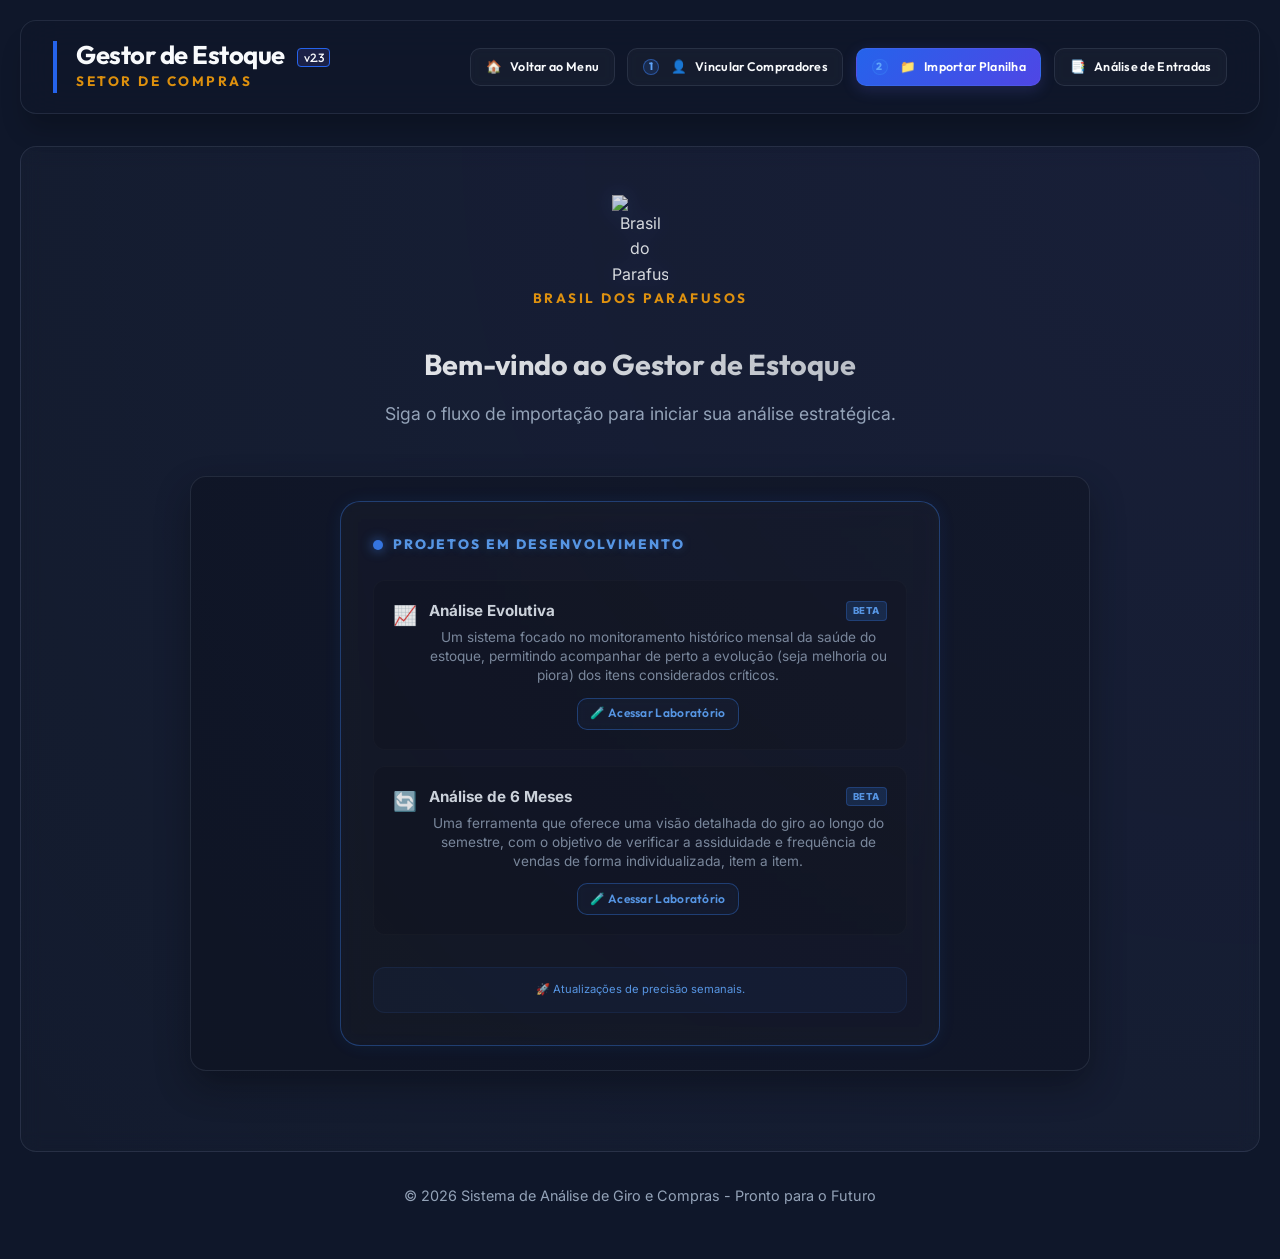
==== commit 0d4764b1: "UI: Atualiza titulo e estilo da secao de projetos em desenvolvimento" ====
--- a/index.html
+++ b/index.html
@@ -240,9 +240,9 @@
                         <div class="benefits-container" style="margin: 2rem auto; width: 100%; max-width: 900px; display: flex; flex-direction: column; align-items: center;">
                             <div style="display: flex; width: 100%; justify-content: center; max-width: 600px;">
                                 <!-- Projetos em Teste -->
-                                <div style="width: 100%; background: rgba(255, 255, 255, 0.02); border: 1px solid rgba(59, 130, 246, 0.1); border-radius: 20px; padding: 2rem; backdrop-filter: blur(10px); opacity: 0.9;">
-                                    <h4 style="color: #3b82f6; font-size: 0.75rem; letter-spacing: 2px; margin-bottom: 1.5rem; display: flex; align-items: center; gap: 10px; font-family: 'Outfit', sans-serif; font-weight: 700; opacity: 0.9;">
-                                        <span style="width: 8px; height: 8px; background: #3b82f6; border-radius: 50%; box-shadow: 0 0 12px rgba(59, 130, 246, 0.5);"></span> EM CONSTRUÇÃO
+                                <div style="width: 100%; background: rgba(255, 255, 255, 0.02); border: 1px solid rgba(59, 130, 246, 0.4); box-shadow: 0 0 20px rgba(59, 130, 246, 0.1); border-radius: 20px; padding: 2rem; backdrop-filter: blur(10px); opacity: 0.9;">
+                                    <h4 style="color: #60a5fa; font-size: 0.85rem; letter-spacing: 2px; margin-bottom: 1.5rem; display: flex; align-items: center; gap: 10px; font-family: 'Outfit', sans-serif; font-weight: 800; text-shadow: 0 0 10px rgba(59, 130, 246, 0.3); opacity: 1;">
+                                        <span style="width: 10px; height: 10px; background: #3b82f6; border-radius: 50%; box-shadow: 0 0 12px rgba(59, 130, 246, 0.8);"></span> PROJETOS EM DESENVOLVIMENTO
                                     </h4>
                                     <style>
                                         .premium-lab-item {
@@ -273,7 +273,7 @@
                                                     <strong style="color: #e2e8f0; font-size: 0.95rem;">Análise Evolutiva</strong>
                                                     <span style="font-size: 0.6rem; background: rgba(59, 130, 246, 0.2); color: #60a5fa; padding: 2px 6px; border-radius: 4px; border: 1px solid rgba(59, 130, 246, 0.3); font-weight: 800; letter-spacing: 0.5px;">BETA</span>
                                                 </div>
-                                                <p style="margin: 0 0 0.8rem 0; opacity: 0.9;">Monitoramento histórico mensal da saúde do estoque, acompanhando a melhoria ou piora dos itens críticos.</p>
+                                                <p style="margin: 0 0 0.8rem 0; opacity: 0.9;">Um sistema focado no monitoramento histórico mensal da saúde do estoque, permitindo acompanhar de perto a evolução (seja melhoria ou piora) dos itens considerados críticos.</p>
                                                 <a href="rupturas.html" class="btn btn-secondary" style="padding: 0.4rem 0.8rem; font-size: 0.75rem; border-color: rgba(59, 130, 246, 0.4); color: #60a5fa; display: inline-flex; width: auto; background: rgba(59, 130, 246, 0.05);">
                                                     🧪 Acessar Laboratório
                                                 </a>
@@ -287,7 +287,7 @@
                                                     <strong style="color: #e2e8f0; font-size: 0.95rem;">Análise de 6 Meses</strong>
                                                     <span style="font-size: 0.6rem; background: rgba(59, 130, 246, 0.2); color: #60a5fa; padding: 2px 6px; border-radius: 4px; border: 1px solid rgba(59, 130, 246, 0.3); font-weight: 800; letter-spacing: 0.5px;">BETA</span>
                                                 </div>
-                                                <p style="margin: 0 0 0.8rem 0; opacity: 0.9;">Visão detalhada do giro semestral, verificando a assiduidade de vendas item a item.</p>
+                                                <p style="margin: 0 0 0.8rem 0; opacity: 0.9;">Uma ferramenta que oferece uma visão detalhada do giro ao longo do semestre, com o objetivo de verificar a assiduidade e frequência de vendas de forma individualizada, item a item.</p>
                                                 <a href="giro.html" class="btn btn-secondary" style="padding: 0.4rem 0.8rem; font-size: 0.75rem; border-color: rgba(59, 130, 246, 0.4); color: #60a5fa; display: inline-flex; width: auto; background: rgba(59, 130, 246, 0.05);">
                                                     🧪 Acessar Laboratório
                                                 </a>
